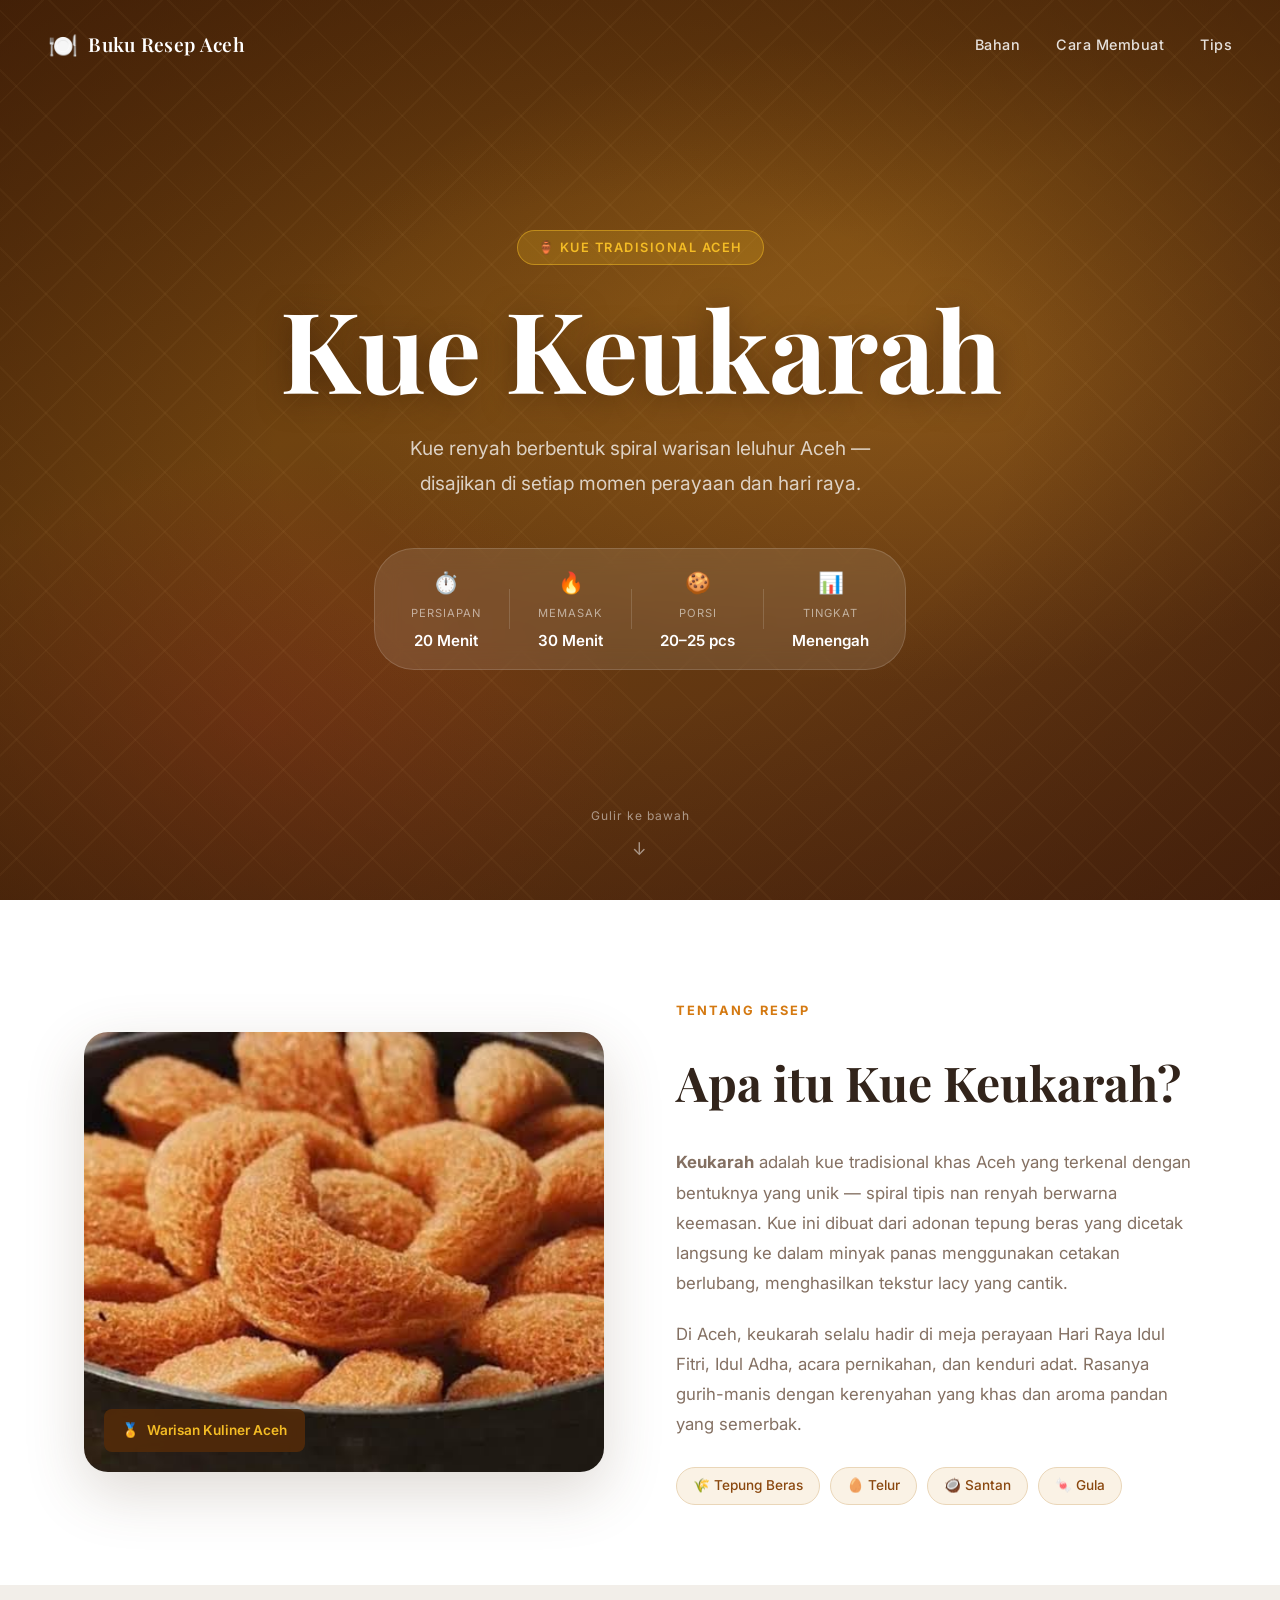
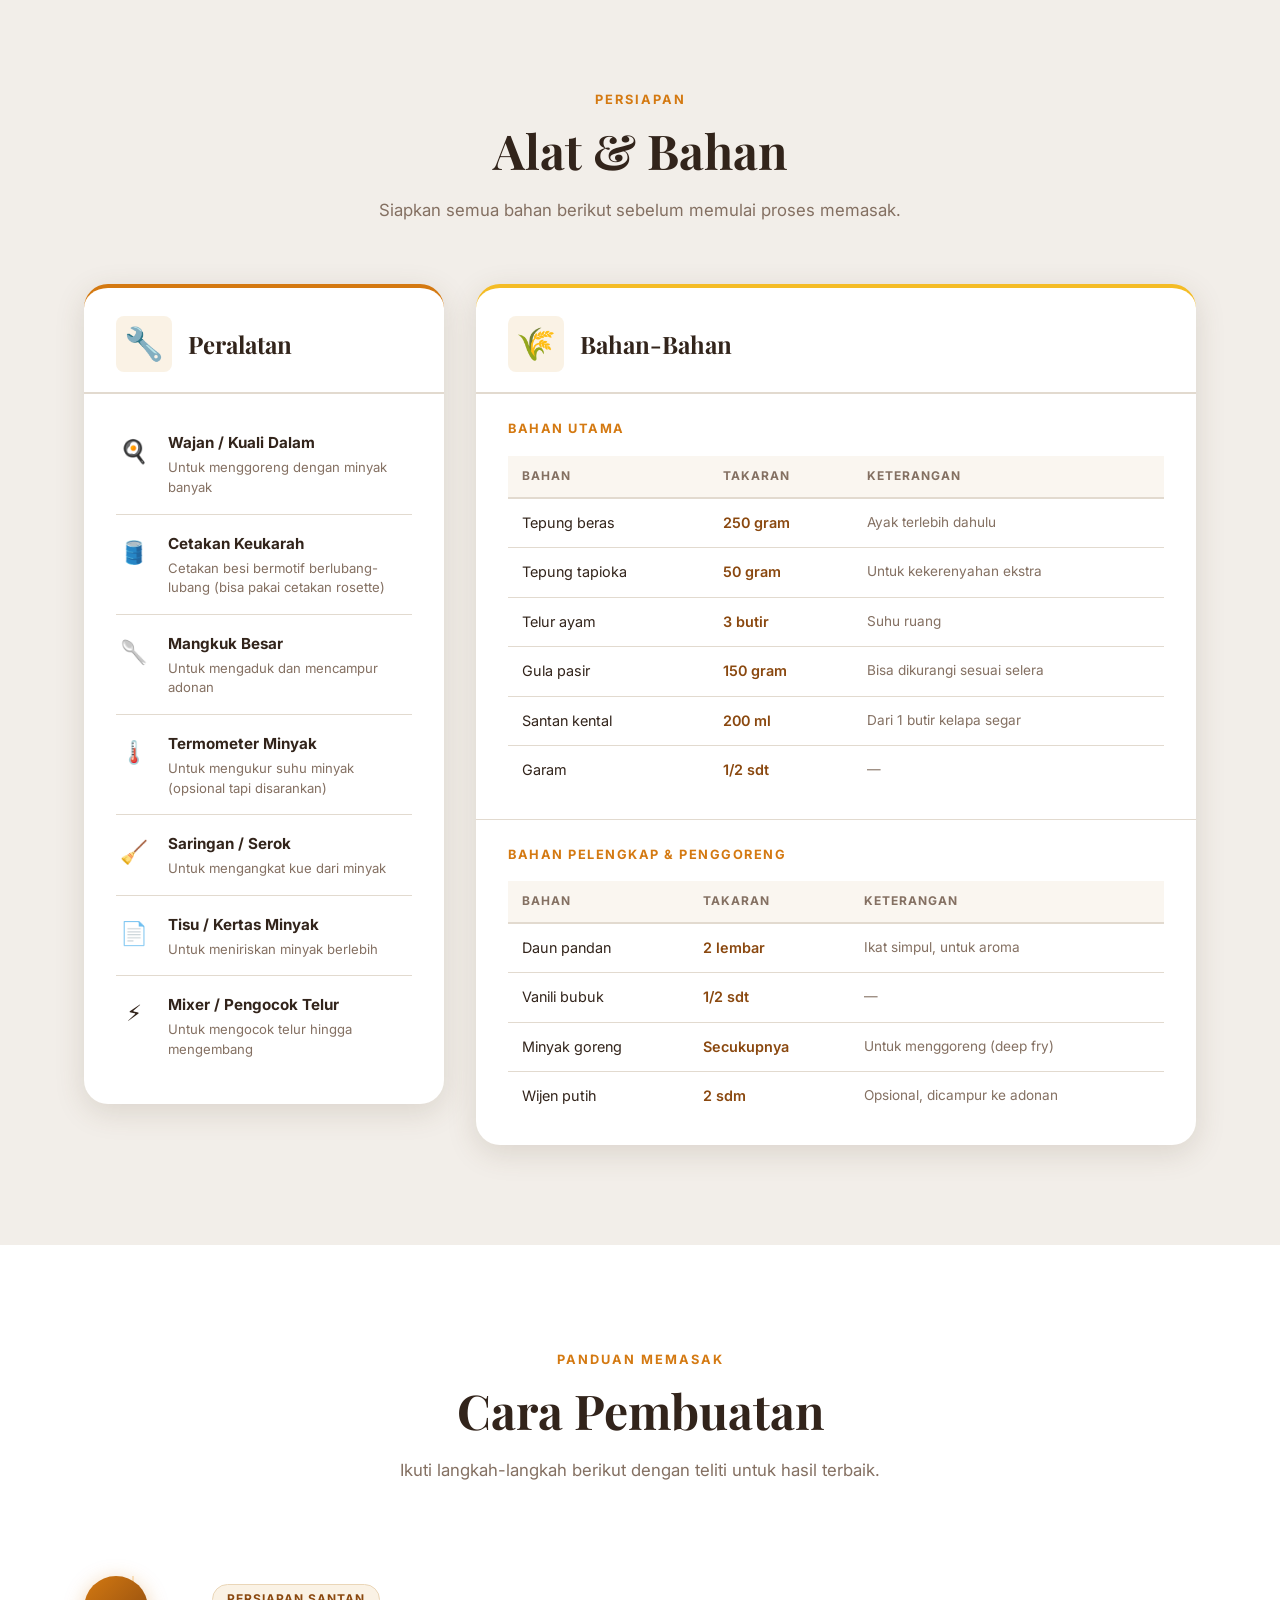
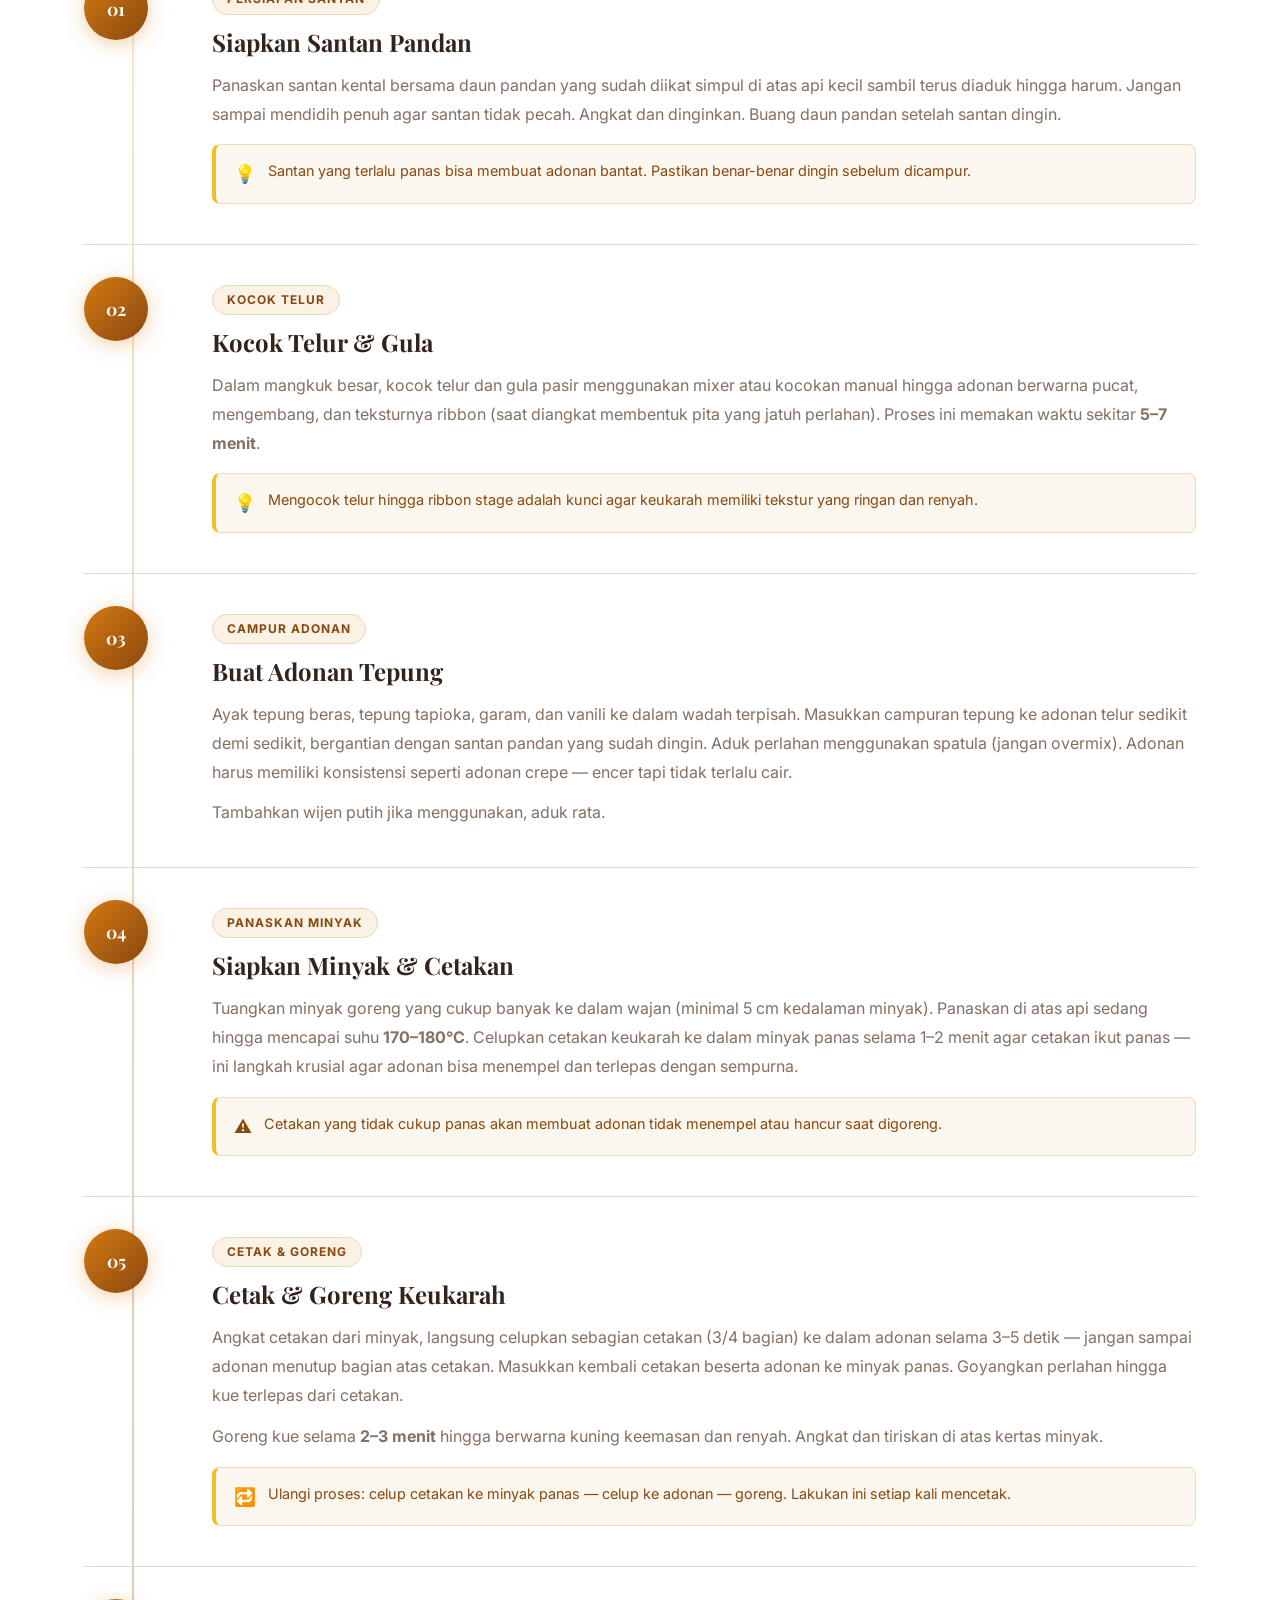
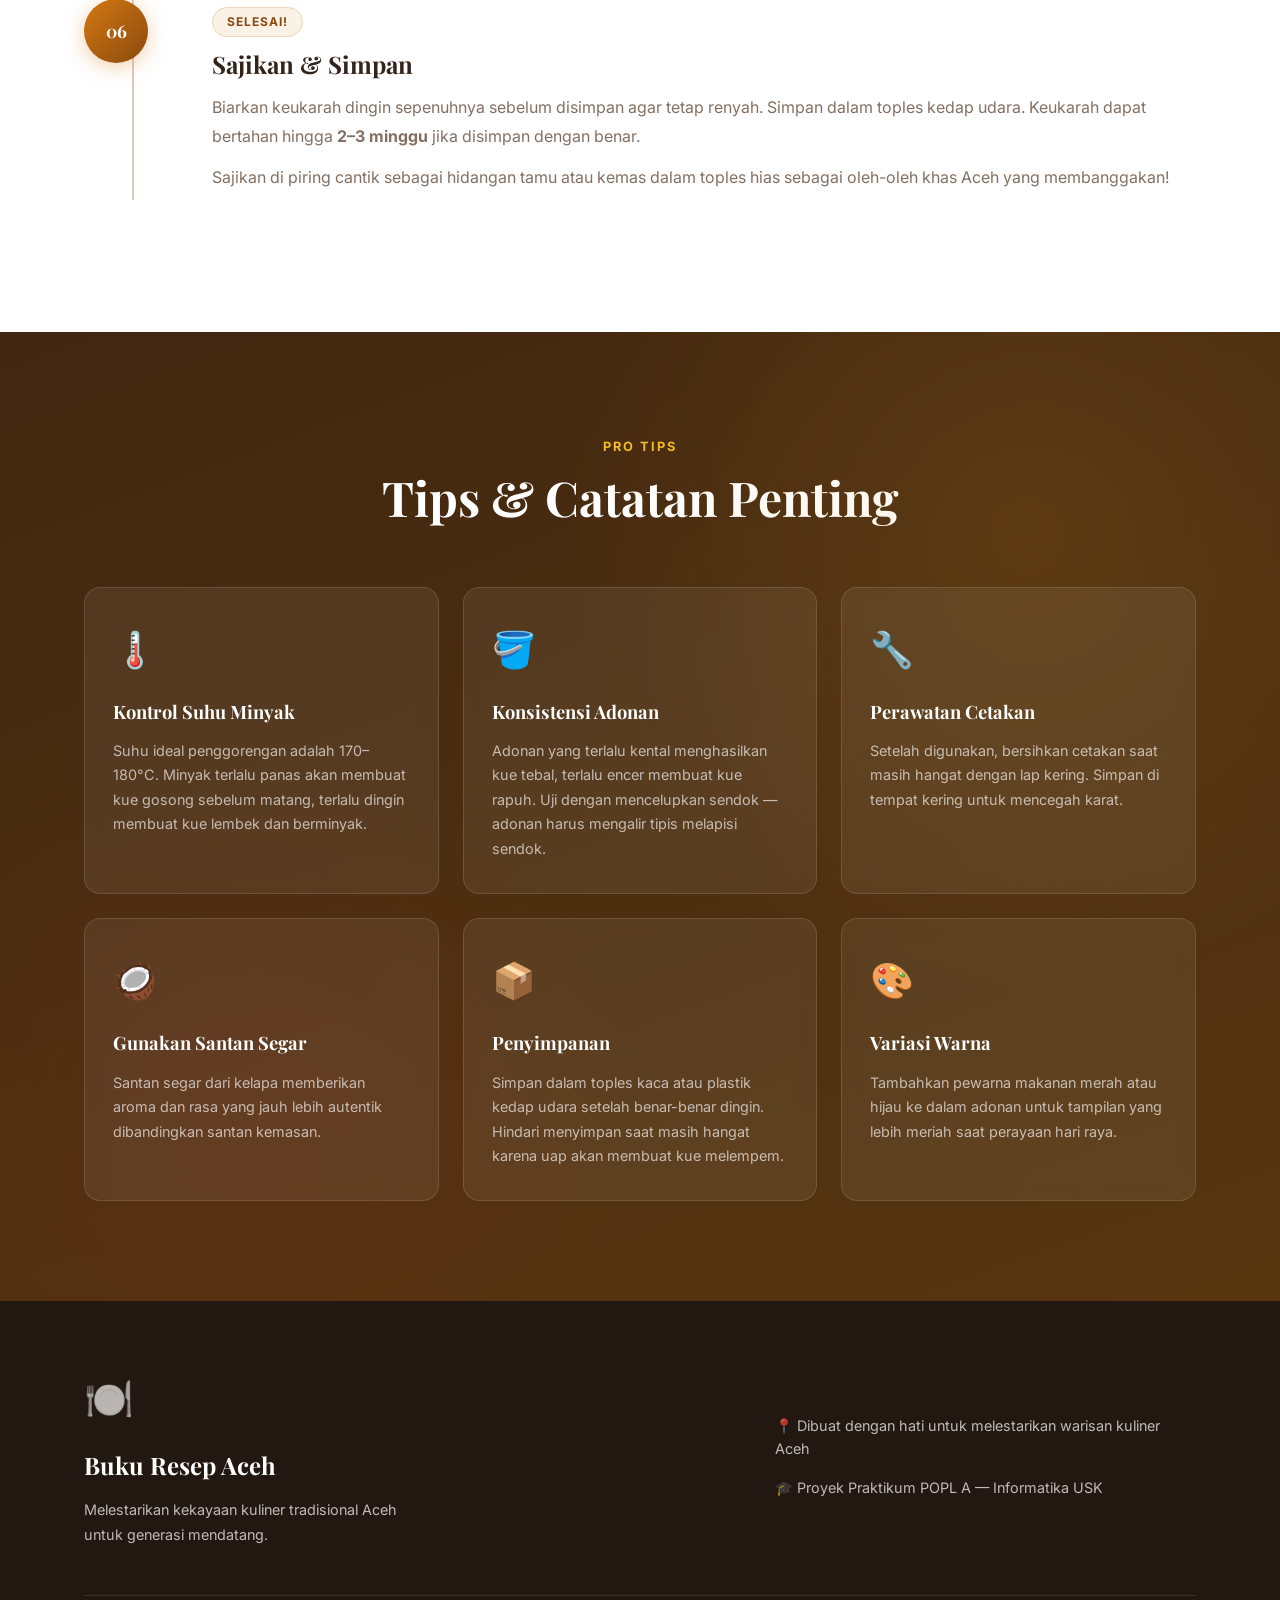
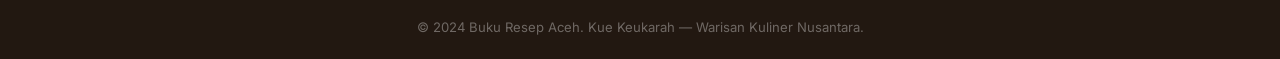
==== index.html @ 7e409cc7 "Initial commit" ====
<!DOCTYPE html>
<html lang="id">

<head>
  <meta charset="UTF-8" />
  <meta name="viewport" content="width=device-width, initial-scale=1.0" />
  <meta name="description"
    content="Resep lengkap Kue Keukarah khas Aceh — kue renyah tradisional berbentuk spiral yang dibuat dari tepung beras, disajikan saat hari raya dan perayaan adat." />
  <title>Kue Keukarah Aceh | Buku Resep Aceh</title>
  <link rel="preconnect" href="https://fonts.googleapis.com" />
  <link rel="preconnect" href="https://fonts.gstatic.com" crossorigin />
  <link
    href="https://fonts.googleapis.com/css2?family=Playfair+Display:wght@500;700&family=Inter:wght@300;400;500;600&display=swap"
    rel="stylesheet" />
  <link rel="stylesheet" href="style.css" />
</head>

<body>

  <!-- HEADER / HERO -->
  <header class="hero">
    <div class="hero-overlay"></div>
    <nav class="navbar">
      <div class="nav-brand">
        <span class="nav-icon">🍽️</span>
        <span>Buku Resep Aceh</span>
      </div>
      <ul class="nav-links">
        <li><a href="#bahan">Bahan</a></li>
        <li><a href="#cara-membuat">Cara Membuat</a></li>
        <li><a href="#tips">Tips</a></li>
      </ul>
    </nav>

    <div class="hero-content">
      <span class="hero-badge">🏺 Kue Tradisional Aceh</span>
      <h1 class="hero-title">Kue Keukarah</h1>
      <p class="hero-subtitle">
        Kue renyah berbentuk spiral warisan leluhur Aceh —<br />
        disajikan di setiap momen perayaan dan hari raya.
      </p>
      <div class="hero-meta">
        <div class="meta-item">
          <span class="meta-icon">⏱️</span>
          <span class="meta-label">Persiapan</span>
          <span class="meta-value">20 Menit</span>
        </div>
        <div class="meta-divider"></div>
        <div class="meta-item">
          <span class="meta-icon">🔥</span>
          <span class="meta-label">Memasak</span>
          <span class="meta-value">30 Menit</span>
        </div>
        <div class="meta-divider"></div>
        <div class="meta-item">
          <span class="meta-icon">🍪</span>
          <span class="meta-label">Porsi</span>
          <span class="meta-value">20–25 pcs</span>
        </div>
        <div class="meta-divider"></div>
        <div class="meta-item">
          <span class="meta-icon">📊</span>
          <span class="meta-label">Tingkat</span>
          <span class="meta-value">Menengah</span>
        </div>
      </div>
    </div>

    <div class="hero-scroll">
      <span>Gulir ke bawah</span>
      <div class="scroll-arrow">↓</div>
    </div>
  </header>

  <!-- MAIN CONTENT -->
  <main class="main-content">

    <!-- FOTO & DESKRIPSI -->
    <section class="intro-section">
      <div class="container">
        <div class="intro-grid">
          <div class="intro-image-wrap">
            <img id="foto-keukarah" src="kue_keukarah.jpg"
              alt="Kue Keukarah Aceh yang renyah berbentuk spiral keemasan di atas piring kayu" class="intro-image" />
            <div class="image-badge">
              <span>🏅</span>
              <span>Warisan Kuliner Aceh</span>
            </div>
          </div>
          <div class="intro-text">
            <span class="section-tag">Tentang Resep</span>
            <h2 class="section-title">Apa itu Kue Keukarah?</h2>
            <p>
              <strong>Keukarah</strong> adalah kue tradisional khas Aceh yang terkenal dengan
              bentuknya yang unik — spiral tipis nan renyah berwarna keemasan. Kue ini
              dibuat dari adonan tepung beras yang dicetak langsung ke dalam minyak panas
              menggunakan cetakan berlubang, menghasilkan tekstur lacy yang cantik.
            </p>
            <p>
              Di Aceh, keukarah selalu hadir di meja perayaan Hari Raya Idul Fitri,
              Idul Adha, acara pernikahan, dan kenduri adat. Rasanya gurih-manis dengan
              kerenyahan yang khas dan aroma pandan yang semerbak.
            </p>
            <div class="intro-tags">
              <span class="tag">🌾 Tepung Beras</span>
              <span class="tag">🥚 Telur</span>
              <span class="tag">🥥 Santan</span>
              <span class="tag">🍬 Gula</span>
            </div>
          </div>
        </div>
      </div>
    </section>

    <!-- ALAT & BAHAN -->
    <section id="bahan" class="bahan-section">
      <div class="container">
        <div class="section-header">
          <span class="section-tag">Persiapan</span>
          <h2 class="section-title">Alat &amp; Bahan</h2>
          <p class="section-desc">Siapkan semua bahan berikut sebelum memulai proses memasak.</p>
        </div>

        <div class="ab-grid">

          <!-- ALAT -->
          <div class="card card-alat">
            <div class="card-header">
              <div class="card-icon">🔧</div>
              <h3>Peralatan</h3>
            </div>
            <ul class="alat-list">
              <li>
                <span class="alat-icon">🍳</span>
                <div>
                  <strong>Wajan / Kuali Dalam</strong>
                  <p>Untuk menggoreng dengan minyak banyak</p>
                </div>
              </li>
              <li>
                <span class="alat-icon">🛢️</span>
                <div>
                  <strong>Cetakan Keukarah</strong>
                  <p>Cetakan besi bermotif berlubang-lubang (bisa pakai cetakan rosette)</p>
                </div>
              </li>
              <li>
                <span class="alat-icon">🥄</span>
                <div>
                  <strong>Mangkuk Besar</strong>
                  <p>Untuk mengaduk dan mencampur adonan</p>
                </div>
              </li>
              <li>
                <span class="alat-icon">🌡️</span>
                <div>
                  <strong>Termometer Minyak</strong>
                  <p>Untuk mengukur suhu minyak (opsional tapi disarankan)</p>
                </div>
              </li>
              <li>
                <span class="alat-icon">🧹</span>
                <div>
                  <strong>Saringan / Serok</strong>
                  <p>Untuk mengangkat kue dari minyak</p>
                </div>
              </li>
              <li>
                <span class="alat-icon">📄</span>
                <div>
                  <strong>Tisu / Kertas Minyak</strong>
                  <p>Untuk meniriskan minyak berlebih</p>
                </div>
              </li>
              <li>
                <span class="alat-icon">⚡</span>
                <div>
                  <strong>Mixer / Pengocok Telur</strong>
                  <p>Untuk mengocok telur hingga mengembang</p>
                </div>
              </li>
            </ul>
          </div>

          <!-- BAHAN -->
          <div class="card card-bahan">
            <div class="card-header">
              <div class="card-icon">🌾</div>
              <h3>Bahan-Bahan</h3>
            </div>

            <div class="bahan-group">
              <h4 class="bahan-group-title">Bahan Utama</h4>
              <table class="bahan-table" aria-label="Tabel bahan utama">
                <thead>
                  <tr>
                    <th>Bahan</th>
                    <th>Takaran</th>
                    <th>Keterangan</th>
                  </tr>
                </thead>
                <tbody>
                  <tr>
                    <td>Tepung beras</td>
                    <td>250 gram</td>
                    <td>Ayak terlebih dahulu</td>
                  </tr>
                  <tr>
                    <td>Tepung tapioka</td>
                    <td>50 gram</td>
                    <td>Untuk kekerenyahan ekstra</td>
                  </tr>
                  <tr>
                    <td>Telur ayam</td>
                    <td>3 butir</td>
                    <td>Suhu ruang</td>
                  </tr>
                  <tr>
                    <td>Gula pasir</td>
                    <td>150 gram</td>
                    <td>Bisa dikurangi sesuai selera</td>
                  </tr>
                  <tr>
                    <td>Santan kental</td>
                    <td>200 ml</td>
                    <td>Dari 1 butir kelapa segar</td>
                  </tr>
                  <tr>
                    <td>Garam</td>
                    <td>1/2 sdt</td>
                    <td>—</td>
                  </tr>
                </tbody>
              </table>
            </div>

            <div class="bahan-group">
              <h4 class="bahan-group-title">Bahan Pelengkap &amp; Penggoreng</h4>
              <table class="bahan-table" aria-label="Tabel bahan pelengkap">
                <thead>
                  <tr>
                    <th>Bahan</th>
                    <th>Takaran</th>
                    <th>Keterangan</th>
                  </tr>
                </thead>
                <tbody>
                  <tr>
                    <td>Daun pandan</td>
                    <td>2 lembar</td>
                    <td>Ikat simpul, untuk aroma</td>
                  </tr>
                  <tr>
                    <td>Vanili bubuk</td>
                    <td>1/2 sdt</td>
                    <td>—</td>
                  </tr>
                  <tr>
                    <td>Minyak goreng</td>
                    <td>Secukupnya</td>
                    <td>Untuk menggoreng (deep fry)</td>
                  </tr>
                  <tr>
                    <td>Wijen putih</td>
                    <td>2 sdm</td>
                    <td>Opsional, dicampur ke adonan</td>
                  </tr>
                </tbody>
              </table>
            </div>
          </div>

        </div>
      </div>
    </section>

    <!-- CARA MEMBUAT -->
    <section id="cara-membuat" class="steps-section">
      <div class="container">
        <div class="section-header">
          <span class="section-tag">Panduan Memasak</span>
          <h2 class="section-title">Cara Pembuatan</h2>
          <p class="section-desc">Ikuti langkah-langkah berikut dengan teliti untuk hasil terbaik.</p>
        </div>

        <div class="steps-timeline">

          <div class="step-item" id="step-1">
            <div class="step-number">01</div>
            <div class="step-content">
              <div class="step-badge">Persiapan Santan</div>
              <h3>Siapkan Santan Pandan</h3>
              <p>
                Panaskan santan kental bersama daun pandan yang sudah diikat simpul
                di atas api kecil sambil terus diaduk hingga harum. Jangan sampai
                mendidih penuh agar santan tidak pecah. Angkat dan dinginkan.
                Buang daun pandan setelah santan dingin.
              </p>
              <div class="step-tip">
                <span>💡</span>
                <span>Santan yang terlalu panas bisa membuat adonan bantat. Pastikan benar-benar dingin sebelum
                  dicampur.</span>
              </div>
            </div>
          </div>

          <div class="step-item" id="step-2">
            <div class="step-number">02</div>
            <div class="step-content">
              <div class="step-badge">Kocok Telur</div>
              <h3>Kocok Telur &amp; Gula</h3>
              <p>
                Dalam mangkuk besar, kocok telur dan gula pasir menggunakan mixer
                atau kocokan manual hingga adonan berwarna pucat, mengembang, dan
                teksturnya ribbon (saat diangkat membentuk pita yang jatuh perlahan).
                Proses ini memakan waktu sekitar <strong>5–7 menit</strong>.
              </p>
              <div class="step-tip">
                <span>💡</span>
                <span>Mengocok telur hingga ribbon stage adalah kunci agar keukarah memiliki tekstur yang ringan dan
                  renyah.</span>
              </div>
            </div>
          </div>

          <div class="step-item" id="step-3">
            <div class="step-number">03</div>
            <div class="step-content">
              <div class="step-badge">Campur Adonan</div>
              <h3>Buat Adonan Tepung</h3>
              <p>
                Ayak tepung beras, tepung tapioka, garam, dan vanili ke dalam wadah
                terpisah. Masukkan campuran tepung ke adonan telur sedikit demi sedikit,
                bergantian dengan santan pandan yang sudah dingin. Aduk perlahan
                menggunakan spatula (jangan overmix). Adonan harus memiliki konsistensi
                seperti adonan crepe — encer tapi tidak terlalu cair.
              </p>
              <p>Tambahkan wijen putih jika menggunakan, aduk rata.</p>
            </div>
          </div>

          <div class="step-item" id="step-4">
            <div class="step-number">04</div>
            <div class="step-content">
              <div class="step-badge">Panaskan Minyak</div>
              <h3>Siapkan Minyak &amp; Cetakan</h3>
              <p>
                Tuangkan minyak goreng yang cukup banyak ke dalam wajan (minimal 5 cm
                kedalaman minyak). Panaskan di atas api sedang hingga mencapai suhu
                <strong>170–180°C</strong>. Celupkan cetakan keukarah ke dalam minyak
                panas selama 1–2 menit agar cetakan ikut panas — ini langkah krusial
                agar adonan bisa menempel dan terlepas dengan sempurna.
              </p>
              <div class="step-tip">
                <span>⚠️</span>
                <span>Cetakan yang tidak cukup panas akan membuat adonan tidak menempel atau hancur saat
                  digoreng.</span>
              </div>
            </div>
          </div>

          <div class="step-item" id="step-5">
            <div class="step-number">05</div>
            <div class="step-content">
              <div class="step-badge">Cetak &amp; Goreng</div>
              <h3>Cetak &amp; Goreng Keukarah</h3>
              <p>
                Angkat cetakan dari minyak, langsung celupkan sebagian cetakan
                (3/4 bagian) ke dalam adonan selama 3–5 detik — jangan sampai adonan
                menutup bagian atas cetakan. Masukkan kembali cetakan beserta adonan
                ke minyak panas. Goyangkan perlahan hingga kue terlepas dari cetakan.
              </p>
              <p>
                Goreng kue selama <strong>2–3 menit</strong> hingga berwarna kuning
                keemasan dan renyah. Angkat dan tiriskan di atas kertas minyak.
              </p>
              <div class="step-tip">
                <span>🔁</span>
                <span>Ulangi proses: celup cetakan ke minyak panas — celup ke adonan — goreng. Lakukan ini setiap kali
                  mencetak.</span>
              </div>
            </div>
          </div>

          <div class="step-item" id="step-6">
            <div class="step-number">06</div>
            <div class="step-content">
              <div class="step-badge">Selesai!</div>
              <h3>Sajikan &amp; Simpan</h3>
              <p>
                Biarkan keukarah dingin sepenuhnya sebelum disimpan agar tetap renyah.
                Simpan dalam toples kedap udara. Keukarah dapat bertahan hingga
                <strong>2–3 minggu</strong> jika disimpan dengan benar.
              </p>
              <p>
                Sajikan di piring cantik sebagai hidangan tamu atau kemas dalam toples
                hias sebagai oleh-oleh khas Aceh yang membanggakan!
              </p>
            </div>
          </div>

        </div>
      </div>
    </section>

    <!-- TIPS & NOTES -->
    <section id="tips" class="tips-section">
      <div class="container">
        <div class="section-header">
          <span class="section-tag">Pro Tips</span>
          <h2 class="section-title">Tips &amp; Catatan Penting</h2>
        </div>
        <div class="tips-grid">
          <div class="tip-card">
            <div class="tip-emoji">🌡️</div>
            <h4>Kontrol Suhu Minyak</h4>
            <p>Suhu ideal penggorengan adalah 170–180°C. Minyak terlalu panas akan membuat kue gosong sebelum matang,
              terlalu dingin membuat kue lembek dan berminyak.</p>
          </div>
          <div class="tip-card">
            <div class="tip-emoji">🪣</div>
            <h4>Konsistensi Adonan</h4>
            <p>Adonan yang terlalu kental menghasilkan kue tebal, terlalu encer membuat kue rapuh. Uji dengan
              mencelupkan sendok — adonan harus mengalir tipis melapisi sendok.</p>
          </div>
          <div class="tip-card">
            <div class="tip-emoji">🔧</div>
            <h4>Perawatan Cetakan</h4>
            <p>Setelah digunakan, bersihkan cetakan saat masih hangat dengan lap kering. Simpan di tempat kering untuk
              mencegah karat.</p>
          </div>
          <div class="tip-card">
            <div class="tip-emoji">🥥</div>
            <h4>Gunakan Santan Segar</h4>
            <p>Santan segar dari kelapa memberikan aroma dan rasa yang jauh lebih autentik dibandingkan santan kemasan.
            </p>
          </div>
          <div class="tip-card">
            <div class="tip-emoji">📦</div>
            <h4>Penyimpanan</h4>
            <p>Simpan dalam toples kaca atau plastik kedap udara setelah benar-benar dingin. Hindari menyimpan saat
              masih hangat karena uap akan membuat kue melempem.</p>
          </div>
          <div class="tip-card">
            <div class="tip-emoji">🎨</div>
            <h4>Variasi Warna</h4>
            <p>Tambahkan pewarna makanan merah atau hijau ke dalam adonan untuk tampilan yang lebih meriah saat perayaan
              hari raya.</p>
          </div>
        </div>
      </div>
    </section>

  </main>

  <!-- FOOTER -->
  <footer class="footer">
    <div class="container">
      <div class="footer-content">
        <div class="footer-brand">
          <span class="footer-logo">🍽️</span>
          <h3>Buku Resep Aceh</h3>
          <p>Melestarikan kekayaan kuliner tradisional Aceh untuk generasi mendatang.</p>
        </div>
        <div class="footer-info">
          <p>📍 Dibuat dengan hati untuk melestarikan warisan kuliner Aceh</p>
          <p>🎓 Proyek Praktikum POPL A — Informatika USK</p>
        </div>
      </div>
      <div class="footer-bottom">
        <p>© 2024 Buku Resep Aceh. Kue Keukarah — Warisan Kuliner Nusantara.</p>
      </div>
    </div>
  </footer>

</body>

</html>
---- style.css ----
/* ===================================================
   BUKU RESEP ACEH — Kue Keukarah
   Style Sheet
   =================================================== */

/* ===== DESIGN TOKENS ===== */
:root {
  --clr-primary:       hsl(32, 85%, 45%);
  --clr-primary-light: hsl(36, 90%, 62%);
  --clr-primary-dark:  hsl(28, 80%, 30%);
  --clr-accent:        hsl(355, 72%, 48%);
  --clr-gold:          hsl(44, 90%, 55%);

  --clr-bg:            hsl(38, 30%, 97%);
  --clr-bg-alt:        hsl(35, 25%, 93%);
  --clr-surface:       hsl(0, 0%, 100%);

  --clr-text:          hsl(25, 30%, 15%);
  --clr-text-muted:    hsl(25, 15%, 45%);
  --clr-text-light:    hsl(25, 10%, 65%);

  --clr-border:        hsl(35, 25%, 85%);
  --clr-shadow:        hsl(32, 40%, 25%);

  --radius-sm:  8px;
  --radius-md:  16px;
  --radius-lg:  24px;
  --radius-xl:  40px;

  --shadow-sm:  0 2px 8px hsla(32, 40%, 25%, 0.10);
  --shadow-md:  0 8px 30px hsla(32, 40%, 25%, 0.15);
  --shadow-lg:  0 20px 60px hsla(32, 40%, 25%, 0.20);

  --transition: 0.3s cubic-bezier(0.4, 0, 0.2, 1);

  --font-heading: 'Playfair Display', Georgia, serif;
  --font-body:    'Inter', system-ui, sans-serif;
}

/* ===== RESET & BASE ===== */
*, *::before, *::after {
  margin: 0;
  padding: 0;
  box-sizing: border-box;
}

html {
  scroll-behavior: smooth;
}

body {
  font-family: var(--font-body);
  background-color: var(--clr-bg);
  color: var(--clr-text);
  line-height: 1.7;
  font-size: 16px;
}

img {
  max-width: 100%;
  display: block;
}

/* ===== CONTAINER ===== */
.container {
  max-width: 1160px;
  margin: 0 auto;
  padding: 0 24px;
}

/* ===== NAVBAR ===== */
.navbar {
  position: absolute;
  top: 0;
  left: 0;
  right: 0;
  z-index: 100;
  display: flex;
  align-items: center;
  justify-content: space-between;
  padding: 24px 48px;
}

.nav-brand {
  display: flex;
  align-items: center;
  gap: 10px;
  font-family: var(--font-heading);
  font-size: 1.2rem;
  color: #fff;
  font-weight: 600;
  letter-spacing: 0.3px;
}

.nav-icon {
  font-size: 1.5rem;
}

.nav-links {
  display: flex;
  list-style: none;
  gap: 36px;
}

.nav-links a {
  color: rgba(255, 255, 255, 0.85);
  text-decoration: none;
  font-size: 0.9rem;
  font-weight: 500;
  letter-spacing: 0.5px;
  transition: color var(--transition);
  position: relative;
}

.nav-links a::after {
  content: '';
  position: absolute;
  bottom: -4px;
  left: 0;
  width: 0;
  height: 2px;
  background: var(--clr-gold);
  transition: width var(--transition);
}

.nav-links a:hover {
  color: #fff;
}

.nav-links a:hover::after {
  width: 100%;
}

/* ===== HERO ===== */
.hero {
  position: relative;
  min-height: 100vh;
  display: flex;
  flex-direction: column;
  align-items: center;
  justify-content: center;
  overflow: hidden;
  background:
    linear-gradient(
      160deg,
      hsl(28, 80%, 18%) 0%,
      hsl(32, 75%, 25%) 40%,
      hsl(22, 65%, 20%) 100%
    );
}

.hero::before {
  content: '';
  position: absolute;
  inset: 0;
  background-image:
    radial-gradient(ellipse 80% 60% at 70% 40%, hsla(36, 80%, 55%, 0.25) 0%, transparent 60%),
    radial-gradient(ellipse 50% 50% at 20% 80%, hsla(355, 72%, 48%, 0.15) 0%, transparent 60%);
  pointer-events: none;
}

/* Batik-inspired decorative pattern */
.hero::after {
  content: '';
  position: absolute;
  inset: 0;
  background-image:
    repeating-linear-gradient(
      45deg,
      transparent,
      transparent 40px,
      hsla(36, 80%, 70%, 0.04) 40px,
      hsla(36, 80%, 70%, 0.04) 42px
    ),
    repeating-linear-gradient(
      -45deg,
      transparent,
      transparent 40px,
      hsla(36, 80%, 70%, 0.04) 40px,
      hsla(36, 80%, 70%, 0.04) 42px
    );
  pointer-events: none;
}

.hero-overlay {
  position: absolute;
  inset: 0;
  background: radial-gradient(ellipse at center, transparent 40%, hsla(22, 80%, 12%, 0.6) 100%);
}

.hero-content {
  position: relative;
  z-index: 10;
  text-align: center;
  padding: 0 24px;
  max-width: 800px;
}

.hero-badge {
  display: inline-block;
  background: hsla(44, 90%, 55%, 0.20);
  border: 1px solid hsla(44, 90%, 55%, 0.50);
  color: var(--clr-gold);
  font-size: 0.8rem;
  font-weight: 600;
  letter-spacing: 1.5px;
  text-transform: uppercase;
  padding: 6px 20px;
  border-radius: 100px;
  margin-bottom: 24px;
}

.hero-title {
  font-family: var(--font-heading);
  font-size: clamp(3.5rem, 10vw, 7rem);
  font-weight: 700;
  color: #fff;
  line-height: 1.05;
  letter-spacing: -1px;
  text-shadow: 0 4px 30px hsla(22, 80%, 10%, 0.5);
  margin-bottom: 24px;
}

.hero-subtitle {
  font-size: clamp(1rem, 2.5vw, 1.2rem);
  color: rgba(255, 255, 255, 0.75);
  line-height: 1.8;
  margin-bottom: 48px;
}

.hero-meta {
  display: inline-flex;
  align-items: center;
  gap: 0;
  background: hsla(0, 0%, 100%, 0.10);
  backdrop-filter: blur(12px);
  border: 1px solid hsla(0, 0%, 100%, 0.15);
  border-radius: var(--radius-xl);
  padding: 16px 8px;
}

.meta-item {
  display: flex;
  flex-direction: column;
  align-items: center;
  gap: 4px;
  padding: 0 28px;
}

.meta-icon {
  font-size: 1.3rem;
}

.meta-label {
  font-size: 0.7rem;
  color: rgba(255, 255, 255, 0.55);
  text-transform: uppercase;
  letter-spacing: 1px;
}

.meta-value {
  font-size: 0.95rem;
  font-weight: 600;
  color: #fff;
}

.meta-divider {
  width: 1px;
  height: 40px;
  background: hsla(0, 0%, 100%, 0.15);
  flex-shrink: 0;
}

/* Hero Scroll Indicator */
.hero-scroll {
  position: absolute;
  bottom: 36px;
  left: 50%;
  transform: translateX(-50%);
  display: flex;
  flex-direction: column;
  align-items: center;
  gap: 8px;
  color: rgba(255, 255, 255, 0.50);
  font-size: 0.75rem;
  letter-spacing: 1px;
  z-index: 10;
}

.scroll-arrow {
  animation: bounceDown 1.5s infinite;
  font-size: 1.1rem;
}

@keyframes bounceDown {
  0%, 100% { transform: translateY(0); opacity: 0.5; }
  50%       { transform: translateY(8px); opacity: 1; }
}

/* ===== INTRO SECTION ===== */
.intro-section {
  padding: 100px 0 80px;
  background: var(--clr-surface);
}

.intro-grid {
  display: grid;
  grid-template-columns: 1fr 1fr;
  gap: 72px;
  align-items: center;
}

.intro-image-wrap {
  position: relative;
}

.intro-image {
  width: 100%;
  height: 440px;
  object-fit: cover;
  border-radius: var(--radius-lg);
  box-shadow: var(--shadow-lg);
}

.image-badge {
  position: absolute;
  bottom: 20px;
  left: 20px;
  background: hsla(28, 80%, 18%, 0.90);
  backdrop-filter: blur(8px);
  color: var(--clr-gold);
  display: flex;
  align-items: center;
  gap: 8px;
  padding: 10px 18px;
  border-radius: var(--radius-sm);
  font-size: 0.85rem;
  font-weight: 600;
}

.intro-text {
  display: flex;
  flex-direction: column;
  gap: 20px;
}

.intro-text p {
  color: var(--clr-text-muted);
  font-size: 1.05rem;
  line-height: 1.8;
}

.intro-tags {
  display: flex;
  flex-wrap: wrap;
  gap: 10px;
  margin-top: 8px;
}

.tag {
  background: hsl(36, 70%, 94%);
  color: var(--clr-primary-dark);
  border: 1px solid hsl(36, 55%, 82%);
  font-size: 0.85rem;
  font-weight: 500;
  padding: 6px 16px;
  border-radius: 100px;
}

/* ===== SECTION COMMON ===== */
.section-header {
  text-align: center;
  margin-bottom: 60px;
}

.section-tag {
  display: inline-block;
  color: var(--clr-primary);
  font-size: 0.8rem;
  font-weight: 700;
  letter-spacing: 2px;
  text-transform: uppercase;
  margin-bottom: 12px;
}

.section-title {
  font-family: var(--font-heading);
  font-size: clamp(2rem, 4vw, 3rem);
  font-weight: 700;
  color: var(--clr-text);
  line-height: 1.2;
  margin-bottom: 16px;
}

.section-desc {
  color: var(--clr-text-muted);
  font-size: 1.05rem;
  max-width: 560px;
  margin: 0 auto;
}

/* ===== BAHAN SECTION ===== */
.bahan-section {
  padding: 100px 0;
  background: var(--clr-bg-alt);
}

.ab-grid {
  display: grid;
  grid-template-columns: 1fr 2fr;
  gap: 32px;
  align-items: start;
}

/* ===== CARDS ===== */
.card {
  background: var(--clr-surface);
  border-radius: var(--radius-lg);
  box-shadow: var(--shadow-md);
  overflow: hidden;
  transition: transform var(--transition), box-shadow var(--transition);
}

.card:hover {
  transform: translateY(-4px);
  box-shadow: var(--shadow-lg);
}

.card-header {
  display: flex;
  align-items: center;
  gap: 16px;
  padding: 28px 32px 20px;
  border-bottom: 2px solid var(--clr-border);
}

.card-icon {
  font-size: 2rem;
  background: hsl(36, 70%, 94%);
  width: 56px;
  height: 56px;
  display: flex;
  align-items: center;
  justify-content: center;
  border-radius: var(--radius-sm);
  flex-shrink: 0;
}

.card-header h3 {
  font-family: var(--font-heading);
  font-size: 1.5rem;
  color: var(--clr-text);
}

/* ALAT LIST */
.card-alat {
  border-top: 4px solid var(--clr-primary);
}

.alat-list {
  list-style: none;
  padding: 20px 32px 28px;
  display: flex;
  flex-direction: column;
  gap: 0;
}

.alat-list li {
  display: flex;
  align-items: flex-start;
  gap: 16px;
  padding: 16px 0;
  border-bottom: 1px solid var(--clr-border);
  transition: background var(--transition);
}

.alat-list li:last-child {
  border-bottom: none;
}

.alat-list li:hover {
  background: hsl(36, 50%, 98%);
  margin: 0 -8px;
  padding-left: 8px;
  padding-right: 8px;
  border-radius: var(--radius-sm);
}

.alat-icon {
  font-size: 1.4rem;
  width: 36px;
  text-align: center;
  flex-shrink: 0;
  margin-top: 2px;
}

.alat-list strong {
  display: block;
  font-size: 0.95rem;
  color: var(--clr-text);
  margin-bottom: 2px;
}

.alat-list p {
  font-size: 0.82rem;
  color: var(--clr-text-muted);
  line-height: 1.5;
}

/* BAHAN CARD */
.card-bahan {
  border-top: 4px solid var(--clr-gold);
}

.bahan-group {
  padding: 24px 32px;
  border-bottom: 1px solid var(--clr-border);
}

.bahan-group:last-child {
  border-bottom: none;
}

.bahan-group-title {
  font-size: 0.8rem;
  font-weight: 700;
  letter-spacing: 1.5px;
  text-transform: uppercase;
  color: var(--clr-primary);
  margin-bottom: 16px;
}

.bahan-table {
  width: 100%;
  border-collapse: collapse;
  font-size: 0.9rem;
}

.bahan-table thead tr {
  background: hsl(36, 50%, 96%);
}

.bahan-table th {
  padding: 10px 14px;
  text-align: left;
  font-size: 0.75rem;
  font-weight: 700;
  text-transform: uppercase;
  letter-spacing: 1px;
  color: var(--clr-text-muted);
  border-bottom: 2px solid var(--clr-border);
}

.bahan-table td {
  padding: 12px 14px;
  border-bottom: 1px solid var(--clr-border);
  color: var(--clr-text);
  vertical-align: top;
}

.bahan-table tbody tr:last-child td {
  border-bottom: none;
}

.bahan-table tbody tr:hover td {
  background: hsl(36, 60%, 98%);
}

.bahan-table td:nth-child(2) {
  font-weight: 600;
  color: var(--clr-primary-dark);
  white-space: nowrap;
}

.bahan-table td:nth-child(3) {
  color: var(--clr-text-muted);
  font-size: 0.85rem;
}

/* ===== STEPS SECTION ===== */
.steps-section {
  padding: 100px 0;
  background: var(--clr-surface);
}

.steps-timeline {
  position: relative;
  display: flex;
  flex-direction: column;
  gap: 0;
}

/* Vertical line */
.steps-timeline::before {
  content: '';
  position: absolute;
  left: 48px;
  top: 32px;
  bottom: 32px;
  width: 2px;
  background: linear-gradient(to bottom, var(--clr-primary-light), var(--clr-primary-dark));
  opacity: 0.3;
}

.step-item {
  display: grid;
  grid-template-columns: 96px 1fr;
  gap: 32px;
  align-items: start;
  padding: 32px 0;
  position: relative;
}

.step-item:not(:last-child) {
  border-bottom: 1px solid var(--clr-border);
}

.step-number {
  width: 64px;
  height: 64px;
  border-radius: 50%;
  background: linear-gradient(135deg, var(--clr-primary), var(--clr-primary-dark));
  color: #fff;
  font-family: var(--font-heading);
  font-size: 1.1rem;
  font-weight: 700;
  display: flex;
  align-items: center;
  justify-content: center;
  box-shadow: 0 4px 20px hsla(32, 85%, 45%, 0.35);
  flex-shrink: 0;
  position: relative;
  z-index: 2;
  transition: transform var(--transition), box-shadow var(--transition);
}

.step-item:hover .step-number {
  transform: scale(1.08);
  box-shadow: 0 6px 28px hsla(32, 85%, 45%, 0.50);
}

.step-content {
  padding: 8px 0;
}

.step-badge {
  display: inline-block;
  background: hsl(36, 70%, 94%);
  color: var(--clr-primary-dark);
  border: 1px solid hsl(36, 55%, 82%);
  font-size: 0.75rem;
  font-weight: 700;
  letter-spacing: 1px;
  text-transform: uppercase;
  padding: 4px 14px;
  border-radius: 100px;
  margin-bottom: 12px;
}

.step-content h3 {
  font-family: var(--font-heading);
  font-size: 1.5rem;
  color: var(--clr-text);
  margin-bottom: 14px;
  line-height: 1.25;
}

.step-content p {
  color: var(--clr-text-muted);
  line-height: 1.8;
  margin-bottom: 12px;
  font-size: 1rem;
}

.step-content p:last-child {
  margin-bottom: 0;
}

.step-tip {
  display: flex;
  align-items: flex-start;
  gap: 12px;
  background: hsl(38, 70%, 96%);
  border: 1px solid hsl(36, 60%, 84%);
  border-left: 4px solid var(--clr-gold);
  border-radius: var(--radius-sm);
  padding: 14px 18px;
  margin-top: 16px;
  font-size: 0.9rem;
  color: var(--clr-primary-dark);
  line-height: 1.6;
}

.step-tip span:first-child {
  font-size: 1.1rem;
  flex-shrink: 0;
  margin-top: 1px;
}

/* ===== TIPS SECTION ===== */
.tips-section {
  padding: 100px 0;
  background: linear-gradient(160deg, hsl(28, 60%, 16%) 0%, hsl(32, 70%, 20%) 100%);
  position: relative;
  overflow: hidden;
}

.tips-section::before {
  content: '';
  position: absolute;
  inset: 0;
  background:
    radial-gradient(ellipse 60% 80% at 80% 20%, hsla(36, 80%, 55%, 0.12) 0%, transparent 60%),
    radial-gradient(ellipse 50% 60% at 20% 80%, hsla(355, 72%, 48%, 0.08) 0%, transparent 60%);
  pointer-events: none;
}

.tips-section .section-tag {
  color: var(--clr-gold);
}

.tips-section .section-title {
  color: #fff;
}

.tips-grid {
  display: grid;
  grid-template-columns: repeat(3, 1fr);
  gap: 24px;
  position: relative;
  z-index: 1;
}

.tip-card {
  background: hsla(0, 0%, 100%, 0.07);
  backdrop-filter: blur(8px);
  border: 1px solid hsla(0, 0%, 100%, 0.12);
  border-radius: var(--radius-md);
  padding: 32px 28px;
  transition: transform var(--transition), background var(--transition);
}

.tip-card:hover {
  transform: translateY(-6px);
  background: hsla(0, 0%, 100%, 0.12);
}

.tip-emoji {
  font-size: 2.2rem;
  margin-bottom: 16px;
}

.tip-card h4 {
  font-family: var(--font-heading);
  font-size: 1.15rem;
  color: #fff;
  margin-bottom: 12px;
}

.tip-card p {
  font-size: 0.9rem;
  color: rgba(255, 255, 255, 0.65);
  line-height: 1.7;
}

/* ===== FOOTER ===== */
.footer {
  background: hsl(25, 35%, 10%);
  color: rgba(255, 255, 255, 0.70);
  padding: 64px 0 0;
}

.footer-content {
  display: grid;
  grid-template-columns: 1.5fr 1fr;
  gap: 60px;
  padding-bottom: 48px;
  border-bottom: 1px solid hsla(0, 0%, 100%, 0.10);
}

.footer-brand {
  display: flex;
  flex-direction: column;
  gap: 12px;
}

.footer-logo {
  font-size: 2.5rem;
}

.footer-brand h3 {
  font-family: var(--font-heading);
  font-size: 1.5rem;
  color: #fff;
}

.footer-brand p {
  font-size: 0.9rem;
  line-height: 1.7;
  max-width: 340px;
}

.footer-info {
  display: flex;
  flex-direction: column;
  gap: 16px;
  justify-content: center;
}

.footer-info p {
  font-size: 0.9rem;
  line-height: 1.6;
}

.footer-bottom {
  text-align: center;
  padding: 20px 0;
  font-size: 0.82rem;
  color: rgba(255, 255, 255, 0.35);
}

/* ===== RESPONSIVE ===== */
@media (max-width: 1024px) {
  .ab-grid {
    grid-template-columns: 1fr;
  }

  .tips-grid {
    grid-template-columns: repeat(2, 1fr);
  }
}

@media (max-width: 768px) {
  .navbar {
    padding: 20px 24px;
  }

  .nav-links {
    gap: 20px;
  }

  .nav-links a {
    font-size: 0.82rem;
  }

  .hero-meta {
    flex-wrap: wrap;
    gap: 8px;
    border-radius: var(--radius-lg);
  }

  .meta-divider {
    display: none;
  }

  .meta-item {
    padding: 8px 20px;
  }

  .intro-grid {
    grid-template-columns: 1fr;
    gap: 40px;
  }

  .intro-image {
    height: 280px;
  }

  .steps-timeline::before {
    display: none;
  }

  .step-item {
    grid-template-columns: 1fr;
    gap: 16px;
  }

  .step-number {
    width: 52px;
    height: 52px;
    font-size: 1rem;
  }

  .tips-grid {
    grid-template-columns: 1fr;
  }

  .footer-content {
    grid-template-columns: 1fr;
    gap: 36px;
  }
}

@media (max-width: 480px) {
  .navbar {
    flex-direction: column;
    gap: 12px;
    text-align: center;
    background: hsla(28, 80%, 12%, 0.80);
    padding: 16px 24px;
  }

  .nav-links {
    gap: 16px;
  }

  .bahan-table th:nth-child(3),
  .bahan-table td:nth-child(3) {
    display: none;
  }
}
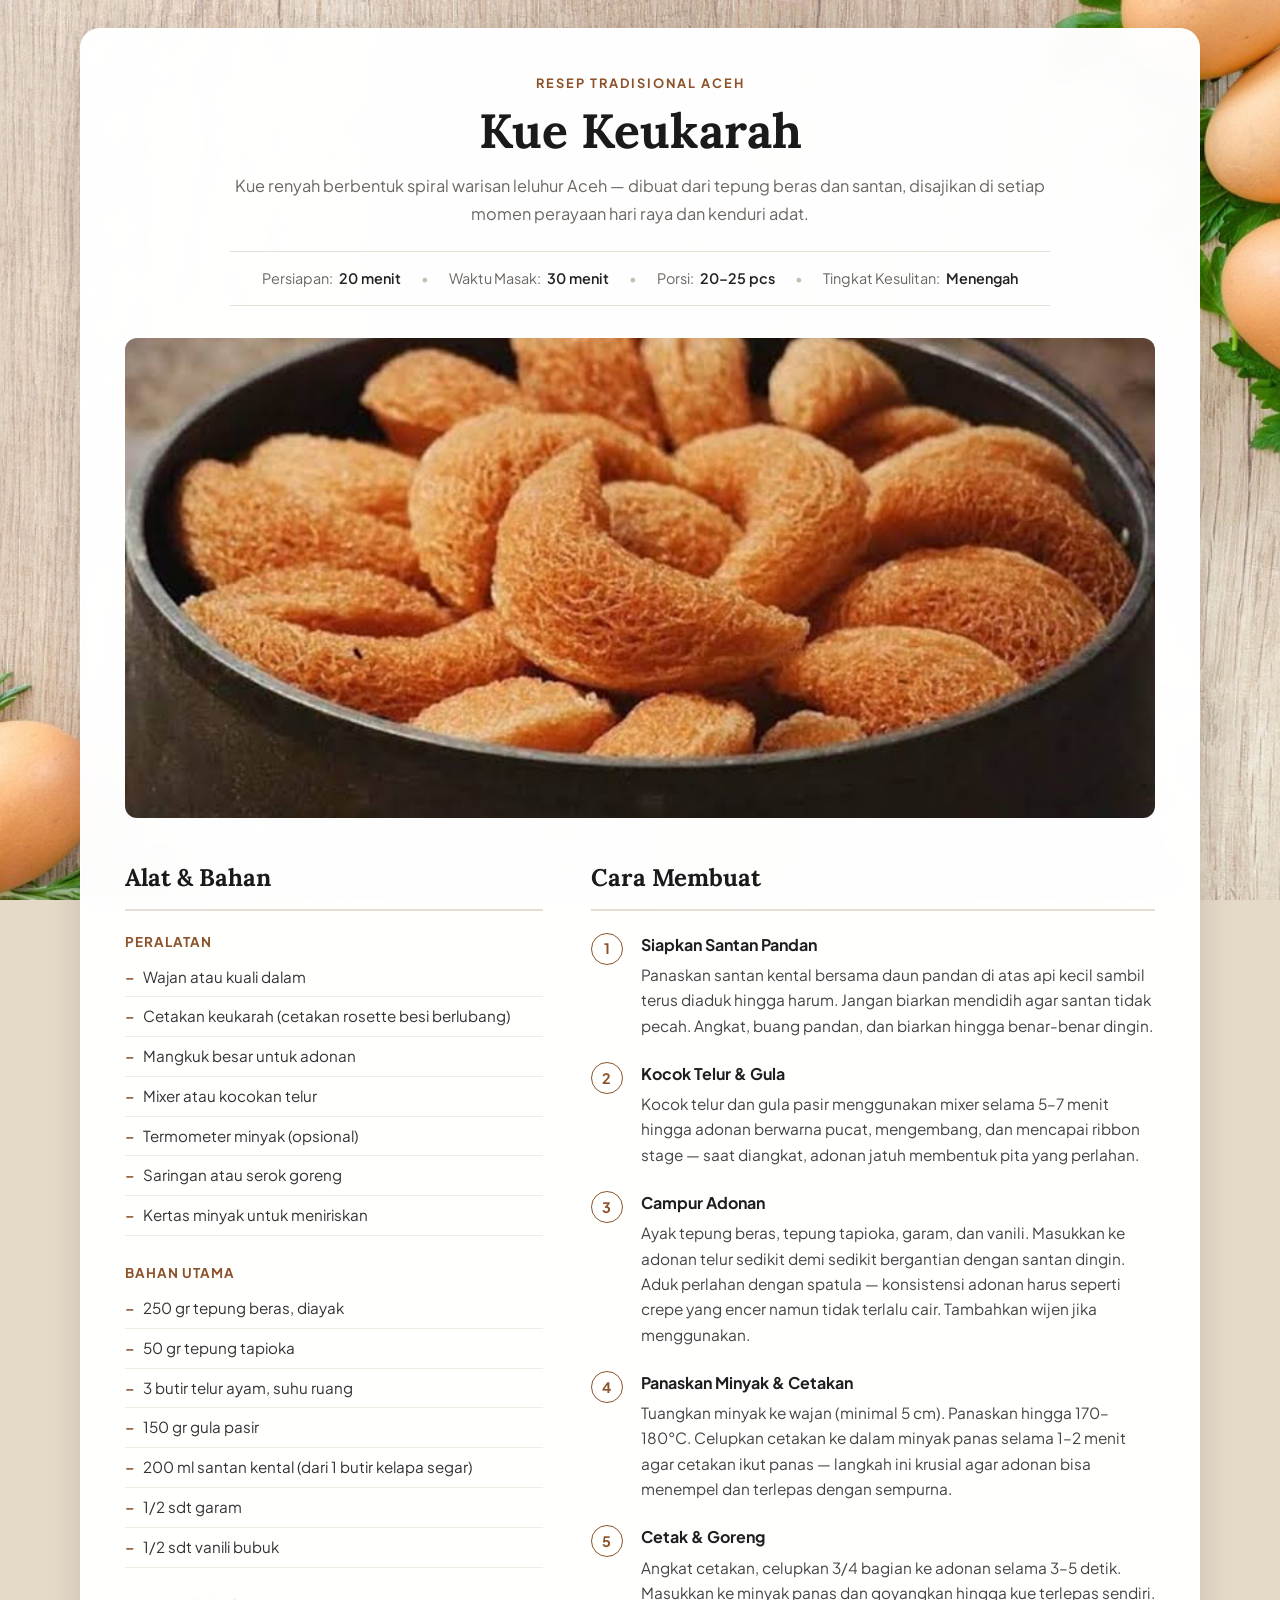
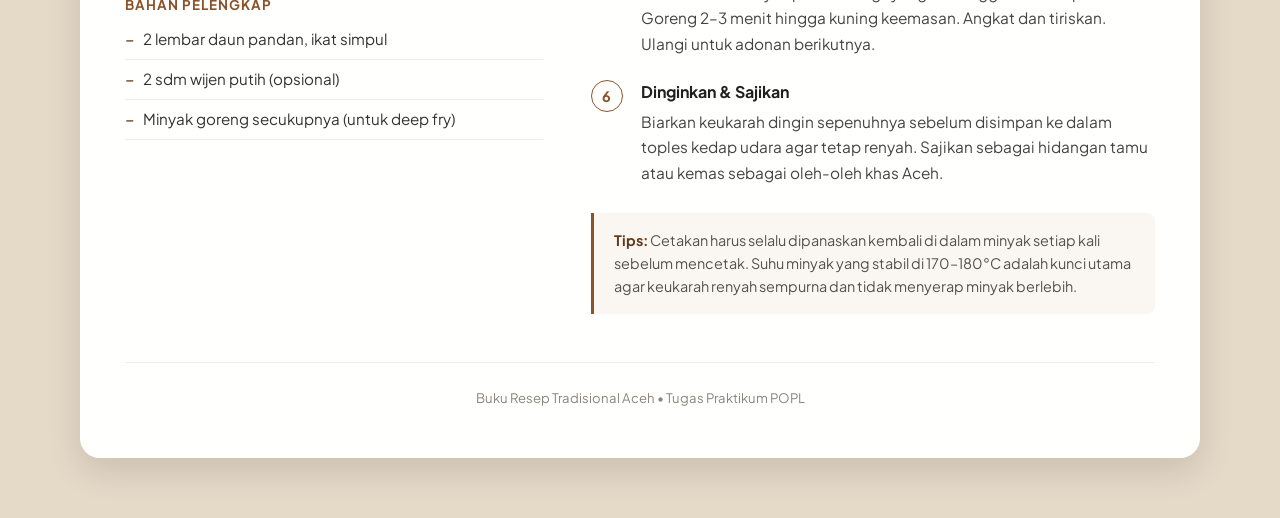
==== commit d58d4c5f: "feat: tambah resep Kue Keukarah Aceh (index.html & index2.html)" ====
--- a/index.html
+++ b/index.html
@@ -2,476 +2,482 @@
 <html lang="id">
 
 <head>
-  <meta charset="UTF-8" />
-  <meta name="viewport" content="width=device-width, initial-scale=1.0" />
-  <meta name="description"
-    content="Resep lengkap Kue Keukarah khas Aceh — kue renyah tradisional berbentuk spiral yang dibuat dari tepung beras, disajikan saat hari raya dan perayaan adat." />
-  <title>Kue Keukarah Aceh | Buku Resep Aceh</title>
-  <link rel="preconnect" href="https://fonts.googleapis.com" />
-  <link rel="preconnect" href="https://fonts.gstatic.com" crossorigin />
+  <meta charset="UTF-8">
+  <meta name="viewport" content="width=device-width, initial-scale=1.0">
+  <title>Resep Kue Keukarah</title>
+  <link rel="preconnect" href="https://fonts.googleapis.com">
+  <link rel="preconnect" href="https://fonts.gstatic.com" crossorigin>
   <link
-    href="https://fonts.googleapis.com/css2?family=Playfair+Display:wght@500;700&family=Inter:wght@300;400;500;600&display=swap"
-    rel="stylesheet" />
-  <link rel="stylesheet" href="style.css" />
+    href="https://fonts.googleapis.com/css2?family=Plus+Jakarta+Sans:wght@400;500;600;700&family=Lora:ital,wght@0,500;0,600;0,700;1,400&display=swap"
+    rel="stylesheet">
+  <style>
+    :root {
+      --bg: #e5d9c8;
+      --card: #ffffff;
+      --text: #262626;
+      --text-muted: #6b6661;
+      --border: #e6dfd5;
+      --border-light: #f0ebe3;
+      --accent: #8c532b;
+      --accent-dark: #63381a;
+      --radius-card: 20px;
+      --radius-inner: 12px;
+    }
+
+    * {
+      box-sizing: border-box;
+      margin: 0;
+      padding: 0;
+    }
+
+    body {
+      font-family: 'Plus Jakarta Sans', -apple-system, BlinkMacSystemFont, sans-serif;
+      background-color: var(--bg);
+      background-image: url('bg.jpg');
+      background-size: cover;
+      background-position: center;
+      background-attachment: fixed;
+      background-repeat: no-repeat;
+      color: var(--text);
+      line-height: 1.7;
+      padding: 28px 24px 60px;
+    }
+
+    .main-container {
+      max-width: 1120px;
+      margin: 0 auto;
+    }
+
+    /* Kartu Utama */
+    .recipe-card {
+      background: rgba(255, 255, 255, 0.985);
+      backdrop-filter: blur(8px);
+      border-radius: var(--radius-card);
+      box-shadow: 0 12px 36px rgba(0, 0, 0, 0.12);
+      border: 1px solid rgba(255, 255, 255, 0.9);
+      overflow: hidden;
+      padding: 44px 44px 48px;
+    }
+
+    /* Header Editorial Natural */
+    .recipe-header {
+      max-width: 820px;
+      margin: 0 auto 32px;
+      text-align: center;
+    }
+
+    .recipe-kicker {
+      font-size: 0.8rem;
+      font-weight: 700;
+      letter-spacing: 2px;
+      text-transform: uppercase;
+      color: var(--accent);
+      margin-bottom: 8px;
+    }
+
+    h1 {
+      font-family: 'Lora', Georgia, serif;
+      font-size: 3rem;
+      font-weight: 700;
+      color: #1a1a1a;
+      line-height: 1.15;
+      margin-bottom: 14px;
+    }
+
+    .recipe-desc {
+      font-size: 1.02rem;
+      color: var(--text-muted);
+      line-height: 1.7;
+      margin: 0 auto 24px;
+    }
+
+    /* Meta Info: Baris Teks Bersih (Bukan Tombol / Pill) */
+    .recipe-meta {
+      display: flex;
+      justify-content: center;
+      align-items: center;
+      gap: 20px;
+      padding: 14px 0;
+      border-top: 1px solid var(--border);
+      border-bottom: 1px solid var(--border);
+      font-size: 0.9rem;
+      color: #4a453f;
+      flex-wrap: wrap;
+    }
+
+    .meta-item {
+      display: flex;
+      gap: 6px;
+    }
+
+    .meta-label {
+      color: var(--text-muted);
+    }
+
+    .meta-value {
+      font-weight: 600;
+      color: #222222;
+    }
+
+    .meta-dot {
+      color: #c7beaf;
+      user-select: none;
+    }
+
+    /* Foto Hero Banner */
+    .recipe-image-wrap {
+      width: 100%;
+      height: 480px;
+      border-radius: var(--radius-inner);
+      overflow: hidden;
+      margin-bottom: 40px;
+      background: #f0ebe3;
+    }
+
+    .recipe-image-wrap img {
+      width: 100%;
+      height: 100%;
+      object-fit: cover;
+      object-position: center;
+      display: block;
+    }
+
+    /* Layout 2 Kolom: Bahan di Kiri, Cara Membuat di Kanan */
+    .recipe-grid {
+      display: grid;
+      grid-template-columns: 1fr 1.35fr;
+      gap: 48px;
+      align-items: start;
+    }
+
+    .section-title {
+      font-family: 'Lora', Georgia, serif;
+      font-size: 1.5rem;
+      font-weight: 700;
+      color: #1a1a1a;
+      margin-bottom: 20px;
+      padding-bottom: 10px;
+      border-bottom: 2px solid var(--border);
+    }
+
+    /* Kolom Bahan */
+    .ingredients-box {
+      display: flex;
+      flex-direction: column;
+      gap: 26px;
+    }
+
+    .subsection-title {
+      font-size: 0.84rem;
+      font-weight: 700;
+      color: var(--accent);
+      text-transform: uppercase;
+      letter-spacing: 1px;
+      margin-bottom: 12px;
+    }
+
+    .ingredients-list {
+      list-style: none;
+      display: flex;
+      flex-direction: column;
+      gap: 8px;
+    }
+
+    .ingredients-list li {
+      position: relative;
+      padding-left: 18px;
+      font-size: 0.95rem;
+      color: #333333;
+      line-height: 1.5;
+      border-bottom: 1px solid var(--border-light);
+      padding-bottom: 8px;
+    }
+
+    .ingredients-list li::before {
+      content: "–";
+      position: absolute;
+      left: 0;
+      color: var(--accent);
+      font-weight: 600;
+    }
+
+    /* Kolom Langkah */
+    .steps-list {
+      list-style: none;
+      display: flex;
+      flex-direction: column;
+      gap: 22px;
+    }
+
+    .step-item {
+      display: flex;
+      gap: 18px;
+      align-items: flex-start;
+    }
+
+    .step-number {
+      flex-shrink: 0;
+      width: 32px;
+      height: 32px;
+      border-radius: 50%;
+      border: 1.5px solid var(--accent);
+      color: var(--accent);
+      font-weight: 700;
+      font-size: 0.9rem;
+      display: flex;
+      align-items: center;
+      justify-content: center;
+      margin-top: 2px;
+    }
+
+    .step-content {
+      flex: 1;
+    }
+
+    .step-heading {
+      font-size: 1rem;
+      font-weight: 700;
+      color: #1f1f1f;
+      margin-bottom: 4px;
+    }
+
+    .step-text {
+      font-size: 0.96rem;
+      color: #444444;
+      line-height: 1.65;
+    }
+
+    /* Catatan Tambahan (Bukan AI card) */
+    .recipe-note {
+      margin-top: 28px;
+      padding: 16px 20px;
+      background: #faf7f2;
+      border-left: 3px solid var(--accent);
+      border-radius: 0 8px 8px 0;
+      font-size: 0.9rem;
+      color: #55504a;
+      line-height: 1.6;
+    }
+
+    .recipe-note strong {
+      color: var(--accent-dark);
+    }
+
+    /* Footer Sederhana */
+    .recipe-footer {
+      text-align: center;
+      margin-top: 48px;
+      padding-top: 24px;
+      border-top: 1px solid var(--border-light);
+      font-size: 0.82rem;
+      color: #8c857b;
+    }
+
+    /* Responsif */
+    @media (max-width: 900px) {
+      body {
+        padding: 16px 12px 40px;
+      }
+
+      .recipe-card {
+        padding: 24px 20px 32px;
+        border-radius: 16px;
+      }
+
+      h1 {
+        font-size: 2.2rem;
+      }
+
+      .recipe-image-wrap {
+        height: 280px;
+        margin-bottom: 24px;
+      }
+
+      .recipe-grid {
+        grid-template-columns: 1fr;
+        gap: 32px;
+      }
+
+      .recipe-meta {
+        gap: 12px;
+      }
+    }
+  </style>
 </head>
 
 <body>
 
-  <!-- HEADER / HERO -->
-  <header class="hero">
-    <div class="hero-overlay"></div>
-    <nav class="navbar">
-      <div class="nav-brand">
-        <span class="nav-icon">🍽️</span>
-        <span>Buku Resep Aceh</span>
+  <div class="main-container">
+    <main class="recipe-card">
+
+      <!-- Header -->
+      <header class="recipe-header">
+        <p class="recipe-kicker">Resep Tradisional Aceh</p>
+        <h1>Kue Keukarah</h1>
+        <p class="recipe-desc">
+          Kue renyah berbentuk spiral warisan leluhur Aceh — dibuat dari tepung beras dan santan,
+          disajikan di setiap momen perayaan hari raya dan kenduri adat.
+        </p>
+
+        <!-- Meta Info -->
+        <div class="recipe-meta">
+          <div class="meta-item">
+            <span class="meta-label">Persiapan:</span>
+            <span class="meta-value">20 menit</span>
+          </div>
+          <span class="meta-dot">&bull;</span>
+          <div class="meta-item">
+            <span class="meta-label">Waktu Masak:</span>
+            <span class="meta-value">30 menit</span>
+          </div>
+          <span class="meta-dot">&bull;</span>
+          <div class="meta-item">
+            <span class="meta-label">Porsi:</span>
+            <span class="meta-value">20–25 pcs</span>
+          </div>
+          <span class="meta-dot">&bull;</span>
+          <div class="meta-item">
+            <span class="meta-label">Tingkat Kesulitan:</span>
+            <span class="meta-value">Menengah</span>
+          </div>
+        </div>
+      </header>
+
+      <!-- Foto Makanan -->
+      <div class="recipe-image-wrap">
+        <img src="kue_keukarah.jpg" alt="Kue Keukarah Aceh yang renyah berbentuk spiral keemasan di atas piring kayu">
       </div>
-      <ul class="nav-links">
-        <li><a href="#bahan">Bahan</a></li>
-        <li><a href="#cara-membuat">Cara Membuat</a></li>
-        <li><a href="#tips">Tips</a></li>
-      </ul>
-    </nav>
-
-    <div class="hero-content">
-      <span class="hero-badge">🏺 Kue Tradisional Aceh</span>
-      <h1 class="hero-title">Kue Keukarah</h1>
-      <p class="hero-subtitle">
-        Kue renyah berbentuk spiral warisan leluhur Aceh —<br />
-        disajikan di setiap momen perayaan dan hari raya.
-      </p>
-      <div class="hero-meta">
-        <div class="meta-item">
-          <span class="meta-icon">⏱️</span>
-          <span class="meta-label">Persiapan</span>
-          <span class="meta-value">20 Menit</span>
-        </div>
-        <div class="meta-divider"></div>
-        <div class="meta-item">
-          <span class="meta-icon">🔥</span>
-          <span class="meta-label">Memasak</span>
-          <span class="meta-value">30 Menit</span>
-        </div>
-        <div class="meta-divider"></div>
-        <div class="meta-item">
-          <span class="meta-icon">🍪</span>
-          <span class="meta-label">Porsi</span>
-          <span class="meta-value">20–25 pcs</span>
-        </div>
-        <div class="meta-divider"></div>
-        <div class="meta-item">
-          <span class="meta-icon">📊</span>
-          <span class="meta-label">Tingkat</span>
-          <span class="meta-value">Menengah</span>
-        </div>
+
+      <!-- Grid 2 Kolom Seimbang -->
+      <div class="recipe-grid">
+
+        <!-- Kolom Kiri: Alat & Bahan -->
+        <section class="ingredients-column">
+          <h2 class="section-title">Alat &amp; Bahan</h2>
+
+          <div class="ingredients-box">
+
+            <div class="group-block">
+              <h3 class="subsection-title">Peralatan</h3>
+              <ul class="ingredients-list">
+                <li>Wajan atau kuali dalam</li>
+                <li>Cetakan keukarah (cetakan rosette besi berlubang)</li>
+                <li>Mangkuk besar untuk adonan</li>
+                <li>Mixer atau kocokan telur</li>
+                <li>Termometer minyak (opsional)</li>
+                <li>Saringan atau serok goreng</li>
+                <li>Kertas minyak untuk meniriskan</li>
+              </ul>
+            </div>
+
+            <div class="group-block">
+              <h3 class="subsection-title">Bahan Utama</h3>
+              <ul class="ingredients-list">
+                <li>250 gr tepung beras, diayak</li>
+                <li>50 gr tepung tapioka</li>
+                <li>3 butir telur ayam, suhu ruang</li>
+                <li>150 gr gula pasir</li>
+                <li>200 ml santan kental (dari 1 butir kelapa segar)</li>
+                <li>1/2 sdt garam</li>
+                <li>1/2 sdt vanili bubuk</li>
+              </ul>
+            </div>
+
+            <div class="group-block">
+              <h3 class="subsection-title">Bahan Pelengkap</h3>
+              <ul class="ingredients-list">
+                <li>2 lembar daun pandan, ikat simpul</li>
+                <li>2 sdm wijen putih (opsional)</li>
+                <li>Minyak goreng secukupnya (untuk deep fry)</li>
+              </ul>
+            </div>
+
+          </div>
+        </section>
+
+        <!-- Kolom Kanan: Cara Membuat -->
+        <section class="steps-column">
+          <h2 class="section-title">Cara Membuat</h2>
+
+          <ol class="steps-list">
+            <li class="step-item">
+              <div class="step-number">1</div>
+              <div class="step-content">
+                <h4 class="step-heading">Siapkan Santan Pandan</h4>
+                <p class="step-text">Panaskan santan kental bersama daun pandan di atas api kecil sambil
+                  terus diaduk hingga harum. Jangan biarkan mendidih agar santan tidak pecah. Angkat,
+                  buang pandan, dan biarkan hingga benar-benar dingin.</p>
+              </div>
+            </li>
+
+            <li class="step-item">
+              <div class="step-number">2</div>
+              <div class="step-content">
+                <h4 class="step-heading">Kocok Telur &amp; Gula</h4>
+                <p class="step-text">Kocok telur dan gula pasir menggunakan mixer selama 5–7 menit
+                  hingga adonan berwarna pucat, mengembang, dan mencapai ribbon stage — saat diangkat,
+                  adonan jatuh membentuk pita yang perlahan.</p>
+              </div>
+            </li>
+
+            <li class="step-item">
+              <div class="step-number">3</div>
+              <div class="step-content">
+                <h4 class="step-heading">Campur Adonan</h4>
+                <p class="step-text">Ayak tepung beras, tepung tapioka, garam, dan vanili. Masukkan
+                  ke adonan telur sedikit demi sedikit bergantian dengan santan dingin. Aduk perlahan
+                  dengan spatula — konsistensi adonan harus seperti crepe yang encer namun tidak terlalu
+                  cair. Tambahkan wijen jika menggunakan.</p>
+              </div>
+            </li>
+
+            <li class="step-item">
+              <div class="step-number">4</div>
+              <div class="step-content">
+                <h4 class="step-heading">Panaskan Minyak &amp; Cetakan</h4>
+                <p class="step-text">Tuangkan minyak ke wajan (minimal 5 cm). Panaskan hingga 170–180°C.
+                  Celupkan cetakan ke dalam minyak panas selama 1–2 menit agar cetakan ikut panas —
+                  langkah ini krusial agar adonan bisa menempel dan terlepas dengan sempurna.</p>
+              </div>
+            </li>
+
+            <li class="step-item">
+              <div class="step-number">5</div>
+              <div class="step-content">
+                <h4 class="step-heading">Cetak &amp; Goreng</h4>
+                <p class="step-text">Angkat cetakan, celupkan 3/4 bagian ke adonan selama 3–5 detik.
+                  Masukkan ke minyak panas dan goyangkan hingga kue terlepas sendiri. Goreng 2–3 menit
+                  hingga kuning keemasan. Angkat dan tiriskan. Ulangi untuk adonan berikutnya.</p>
+              </div>
+            </li>
+
+            <li class="step-item">
+              <div class="step-number">6</div>
+              <div class="step-content">
+                <h4 class="step-heading">Dinginkan &amp; Sajikan</h4>
+                <p class="step-text">Biarkan keukarah dingin sepenuhnya sebelum disimpan ke dalam toples
+                  kedap udara agar tetap renyah. Sajikan sebagai hidangan tamu atau kemas sebagai
+                  oleh-oleh khas Aceh.</p>
+              </div>
+            </li>
+          </ol>
+
+          <div class="recipe-note">
+            <strong>Tips:</strong> Cetakan harus selalu dipanaskan kembali di dalam minyak setiap kali
+            sebelum mencetak. Suhu minyak yang stabil di 170–180°C adalah kunci utama agar keukarah
+            renyah sempurna dan tidak menyerap minyak berlebih.
+          </div>
+
+        </section>
+
       </div>
-    </div>
-
-    <div class="hero-scroll">
-      <span>Gulir ke bawah</span>
-      <div class="scroll-arrow">↓</div>
-    </div>
-  </header>
-
-  <!-- MAIN CONTENT -->
-  <main class="main-content">
-
-    <!-- FOTO & DESKRIPSI -->
-    <section class="intro-section">
-      <div class="container">
-        <div class="intro-grid">
-          <div class="intro-image-wrap">
-            <img id="foto-keukarah" src="kue_keukarah.jpg"
-              alt="Kue Keukarah Aceh yang renyah berbentuk spiral keemasan di atas piring kayu" class="intro-image" />
-            <div class="image-badge">
-              <span>🏅</span>
-              <span>Warisan Kuliner Aceh</span>
-            </div>
-          </div>
-          <div class="intro-text">
-            <span class="section-tag">Tentang Resep</span>
-            <h2 class="section-title">Apa itu Kue Keukarah?</h2>
-            <p>
-              <strong>Keukarah</strong> adalah kue tradisional khas Aceh yang terkenal dengan
-              bentuknya yang unik — spiral tipis nan renyah berwarna keemasan. Kue ini
-              dibuat dari adonan tepung beras yang dicetak langsung ke dalam minyak panas
-              menggunakan cetakan berlubang, menghasilkan tekstur lacy yang cantik.
-            </p>
-            <p>
-              Di Aceh, keukarah selalu hadir di meja perayaan Hari Raya Idul Fitri,
-              Idul Adha, acara pernikahan, dan kenduri adat. Rasanya gurih-manis dengan
-              kerenyahan yang khas dan aroma pandan yang semerbak.
-            </p>
-            <div class="intro-tags">
-              <span class="tag">🌾 Tepung Beras</span>
-              <span class="tag">🥚 Telur</span>
-              <span class="tag">🥥 Santan</span>
-              <span class="tag">🍬 Gula</span>
-            </div>
-          </div>
-        </div>
-      </div>
-    </section>
-
-    <!-- ALAT & BAHAN -->
-    <section id="bahan" class="bahan-section">
-      <div class="container">
-        <div class="section-header">
-          <span class="section-tag">Persiapan</span>
-          <h2 class="section-title">Alat &amp; Bahan</h2>
-          <p class="section-desc">Siapkan semua bahan berikut sebelum memulai proses memasak.</p>
-        </div>
-
-        <div class="ab-grid">
-
-          <!-- ALAT -->
-          <div class="card card-alat">
-            <div class="card-header">
-              <div class="card-icon">🔧</div>
-              <h3>Peralatan</h3>
-            </div>
-            <ul class="alat-list">
-              <li>
-                <span class="alat-icon">🍳</span>
-                <div>
-                  <strong>Wajan / Kuali Dalam</strong>
-                  <p>Untuk menggoreng dengan minyak banyak</p>
-                </div>
-              </li>
-              <li>
-                <span class="alat-icon">🛢️</span>
-                <div>
-                  <strong>Cetakan Keukarah</strong>
-                  <p>Cetakan besi bermotif berlubang-lubang (bisa pakai cetakan rosette)</p>
-                </div>
-              </li>
-              <li>
-                <span class="alat-icon">🥄</span>
-                <div>
-                  <strong>Mangkuk Besar</strong>
-                  <p>Untuk mengaduk dan mencampur adonan</p>
-                </div>
-              </li>
-              <li>
-                <span class="alat-icon">🌡️</span>
-                <div>
-                  <strong>Termometer Minyak</strong>
-                  <p>Untuk mengukur suhu minyak (opsional tapi disarankan)</p>
-                </div>
-              </li>
-              <li>
-                <span class="alat-icon">🧹</span>
-                <div>
-                  <strong>Saringan / Serok</strong>
-                  <p>Untuk mengangkat kue dari minyak</p>
-                </div>
-              </li>
-              <li>
-                <span class="alat-icon">📄</span>
-                <div>
-                  <strong>Tisu / Kertas Minyak</strong>
-                  <p>Untuk meniriskan minyak berlebih</p>
-                </div>
-              </li>
-              <li>
-                <span class="alat-icon">⚡</span>
-                <div>
-                  <strong>Mixer / Pengocok Telur</strong>
-                  <p>Untuk mengocok telur hingga mengembang</p>
-                </div>
-              </li>
-            </ul>
-          </div>
-
-          <!-- BAHAN -->
-          <div class="card card-bahan">
-            <div class="card-header">
-              <div class="card-icon">🌾</div>
-              <h3>Bahan-Bahan</h3>
-            </div>
-
-            <div class="bahan-group">
-              <h4 class="bahan-group-title">Bahan Utama</h4>
-              <table class="bahan-table" aria-label="Tabel bahan utama">
-                <thead>
-                  <tr>
-                    <th>Bahan</th>
-                    <th>Takaran</th>
-                    <th>Keterangan</th>
-                  </tr>
-                </thead>
-                <tbody>
-                  <tr>
-                    <td>Tepung beras</td>
-                    <td>250 gram</td>
-                    <td>Ayak terlebih dahulu</td>
-                  </tr>
-                  <tr>
-                    <td>Tepung tapioka</td>
-                    <td>50 gram</td>
-                    <td>Untuk kekerenyahan ekstra</td>
-                  </tr>
-                  <tr>
-                    <td>Telur ayam</td>
-                    <td>3 butir</td>
-                    <td>Suhu ruang</td>
-                  </tr>
-                  <tr>
-                    <td>Gula pasir</td>
-                    <td>150 gram</td>
-                    <td>Bisa dikurangi sesuai selera</td>
-                  </tr>
-                  <tr>
-                    <td>Santan kental</td>
-                    <td>200 ml</td>
-                    <td>Dari 1 butir kelapa segar</td>
-                  </tr>
-                  <tr>
-                    <td>Garam</td>
-                    <td>1/2 sdt</td>
-                    <td>—</td>
-                  </tr>
-                </tbody>
-              </table>
-            </div>
-
-            <div class="bahan-group">
-              <h4 class="bahan-group-title">Bahan Pelengkap &amp; Penggoreng</h4>
-              <table class="bahan-table" aria-label="Tabel bahan pelengkap">
-                <thead>
-                  <tr>
-                    <th>Bahan</th>
-                    <th>Takaran</th>
-                    <th>Keterangan</th>
-                  </tr>
-                </thead>
-                <tbody>
-                  <tr>
-                    <td>Daun pandan</td>
-                    <td>2 lembar</td>
-                    <td>Ikat simpul, untuk aroma</td>
-                  </tr>
-                  <tr>
-                    <td>Vanili bubuk</td>
-                    <td>1/2 sdt</td>
-                    <td>—</td>
-                  </tr>
-                  <tr>
-                    <td>Minyak goreng</td>
-                    <td>Secukupnya</td>
-                    <td>Untuk menggoreng (deep fry)</td>
-                  </tr>
-                  <tr>
-                    <td>Wijen putih</td>
-                    <td>2 sdm</td>
-                    <td>Opsional, dicampur ke adonan</td>
-                  </tr>
-                </tbody>
-              </table>
-            </div>
-          </div>
-
-        </div>
-      </div>
-    </section>
-
-    <!-- CARA MEMBUAT -->
-    <section id="cara-membuat" class="steps-section">
-      <div class="container">
-        <div class="section-header">
-          <span class="section-tag">Panduan Memasak</span>
-          <h2 class="section-title">Cara Pembuatan</h2>
-          <p class="section-desc">Ikuti langkah-langkah berikut dengan teliti untuk hasil terbaik.</p>
-        </div>
-
-        <div class="steps-timeline">
-
-          <div class="step-item" id="step-1">
-            <div class="step-number">01</div>
-            <div class="step-content">
-              <div class="step-badge">Persiapan Santan</div>
-              <h3>Siapkan Santan Pandan</h3>
-              <p>
-                Panaskan santan kental bersama daun pandan yang sudah diikat simpul
-                di atas api kecil sambil terus diaduk hingga harum. Jangan sampai
-                mendidih penuh agar santan tidak pecah. Angkat dan dinginkan.
-                Buang daun pandan setelah santan dingin.
-              </p>
-              <div class="step-tip">
-                <span>💡</span>
-                <span>Santan yang terlalu panas bisa membuat adonan bantat. Pastikan benar-benar dingin sebelum
-                  dicampur.</span>
-              </div>
-            </div>
-          </div>
-
-          <div class="step-item" id="step-2">
-            <div class="step-number">02</div>
-            <div class="step-content">
-              <div class="step-badge">Kocok Telur</div>
-              <h3>Kocok Telur &amp; Gula</h3>
-              <p>
-                Dalam mangkuk besar, kocok telur dan gula pasir menggunakan mixer
-                atau kocokan manual hingga adonan berwarna pucat, mengembang, dan
-                teksturnya ribbon (saat diangkat membentuk pita yang jatuh perlahan).
-                Proses ini memakan waktu sekitar <strong>5–7 menit</strong>.
-              </p>
-              <div class="step-tip">
-                <span>💡</span>
-                <span>Mengocok telur hingga ribbon stage adalah kunci agar keukarah memiliki tekstur yang ringan dan
-                  renyah.</span>
-              </div>
-            </div>
-          </div>
-
-          <div class="step-item" id="step-3">
-            <div class="step-number">03</div>
-            <div class="step-content">
-              <div class="step-badge">Campur Adonan</div>
-              <h3>Buat Adonan Tepung</h3>
-              <p>
-                Ayak tepung beras, tepung tapioka, garam, dan vanili ke dalam wadah
-                terpisah. Masukkan campuran tepung ke adonan telur sedikit demi sedikit,
-                bergantian dengan santan pandan yang sudah dingin. Aduk perlahan
-                menggunakan spatula (jangan overmix). Adonan harus memiliki konsistensi
-                seperti adonan crepe — encer tapi tidak terlalu cair.
-              </p>
-              <p>Tambahkan wijen putih jika menggunakan, aduk rata.</p>
-            </div>
-          </div>
-
-          <div class="step-item" id="step-4">
-            <div class="step-number">04</div>
-            <div class="step-content">
-              <div class="step-badge">Panaskan Minyak</div>
-              <h3>Siapkan Minyak &amp; Cetakan</h3>
-              <p>
-                Tuangkan minyak goreng yang cukup banyak ke dalam wajan (minimal 5 cm
-                kedalaman minyak). Panaskan di atas api sedang hingga mencapai suhu
-                <strong>170–180°C</strong>. Celupkan cetakan keukarah ke dalam minyak
-                panas selama 1–2 menit agar cetakan ikut panas — ini langkah krusial
-                agar adonan bisa menempel dan terlepas dengan sempurna.
-              </p>
-              <div class="step-tip">
-                <span>⚠️</span>
-                <span>Cetakan yang tidak cukup panas akan membuat adonan tidak menempel atau hancur saat
-                  digoreng.</span>
-              </div>
-            </div>
-          </div>
-
-          <div class="step-item" id="step-5">
-            <div class="step-number">05</div>
-            <div class="step-content">
-              <div class="step-badge">Cetak &amp; Goreng</div>
-              <h3>Cetak &amp; Goreng Keukarah</h3>
-              <p>
-                Angkat cetakan dari minyak, langsung celupkan sebagian cetakan
-                (3/4 bagian) ke dalam adonan selama 3–5 detik — jangan sampai adonan
-                menutup bagian atas cetakan. Masukkan kembali cetakan beserta adonan
-                ke minyak panas. Goyangkan perlahan hingga kue terlepas dari cetakan.
-              </p>
-              <p>
-                Goreng kue selama <strong>2–3 menit</strong> hingga berwarna kuning
-                keemasan dan renyah. Angkat dan tiriskan di atas kertas minyak.
-              </p>
-              <div class="step-tip">
-                <span>🔁</span>
-                <span>Ulangi proses: celup cetakan ke minyak panas — celup ke adonan — goreng. Lakukan ini setiap kali
-                  mencetak.</span>
-              </div>
-            </div>
-          </div>
-
-          <div class="step-item" id="step-6">
-            <div class="step-number">06</div>
-            <div class="step-content">
-              <div class="step-badge">Selesai!</div>
-              <h3>Sajikan &amp; Simpan</h3>
-              <p>
-                Biarkan keukarah dingin sepenuhnya sebelum disimpan agar tetap renyah.
-                Simpan dalam toples kedap udara. Keukarah dapat bertahan hingga
-                <strong>2–3 minggu</strong> jika disimpan dengan benar.
-              </p>
-              <p>
-                Sajikan di piring cantik sebagai hidangan tamu atau kemas dalam toples
-                hias sebagai oleh-oleh khas Aceh yang membanggakan!
-              </p>
-            </div>
-          </div>
-
-        </div>
-      </div>
-    </section>
-
-    <!-- TIPS & NOTES -->
-    <section id="tips" class="tips-section">
-      <div class="container">
-        <div class="section-header">
-          <span class="section-tag">Pro Tips</span>
-          <h2 class="section-title">Tips &amp; Catatan Penting</h2>
-        </div>
-        <div class="tips-grid">
-          <div class="tip-card">
-            <div class="tip-emoji">🌡️</div>
-            <h4>Kontrol Suhu Minyak</h4>
-            <p>Suhu ideal penggorengan adalah 170–180°C. Minyak terlalu panas akan membuat kue gosong sebelum matang,
-              terlalu dingin membuat kue lembek dan berminyak.</p>
-          </div>
-          <div class="tip-card">
-            <div class="tip-emoji">🪣</div>
-            <h4>Konsistensi Adonan</h4>
-            <p>Adonan yang terlalu kental menghasilkan kue tebal, terlalu encer membuat kue rapuh. Uji dengan
-              mencelupkan sendok — adonan harus mengalir tipis melapisi sendok.</p>
-          </div>
-          <div class="tip-card">
-            <div class="tip-emoji">🔧</div>
-            <h4>Perawatan Cetakan</h4>
-            <p>Setelah digunakan, bersihkan cetakan saat masih hangat dengan lap kering. Simpan di tempat kering untuk
-              mencegah karat.</p>
-          </div>
-          <div class="tip-card">
-            <div class="tip-emoji">🥥</div>
-            <h4>Gunakan Santan Segar</h4>
-            <p>Santan segar dari kelapa memberikan aroma dan rasa yang jauh lebih autentik dibandingkan santan kemasan.
-            </p>
-          </div>
-          <div class="tip-card">
-            <div class="tip-emoji">📦</div>
-            <h4>Penyimpanan</h4>
-            <p>Simpan dalam toples kaca atau plastik kedap udara setelah benar-benar dingin. Hindari menyimpan saat
-              masih hangat karena uap akan membuat kue melempem.</p>
-          </div>
-          <div class="tip-card">
-            <div class="tip-emoji">🎨</div>
-            <h4>Variasi Warna</h4>
-            <p>Tambahkan pewarna makanan merah atau hijau ke dalam adonan untuk tampilan yang lebih meriah saat perayaan
-              hari raya.</p>
-          </div>
-        </div>
-      </div>
-    </section>
-
-  </main>
-
-  <!-- FOOTER -->
-  <footer class="footer">
-    <div class="container">
-      <div class="footer-content">
-        <div class="footer-brand">
-          <span class="footer-logo">🍽️</span>
-          <h3>Buku Resep Aceh</h3>
-          <p>Melestarikan kekayaan kuliner tradisional Aceh untuk generasi mendatang.</p>
-        </div>
-        <div class="footer-info">
-          <p>📍 Dibuat dengan hati untuk melestarikan warisan kuliner Aceh</p>
-          <p>🎓 Proyek Praktikum POPL A — Informatika USK</p>
-        </div>
-      </div>
-      <div class="footer-bottom">
-        <p>© 2024 Buku Resep Aceh. Kue Keukarah — Warisan Kuliner Nusantara.</p>
-      </div>
-    </div>
-  </footer>
+
+      <footer class="recipe-footer">
+        Buku Resep Tradisional Aceh &bull; Tugas Praktikum POPL
+      </footer>
+
+    </main>
+  </div>
 
 </body>
 
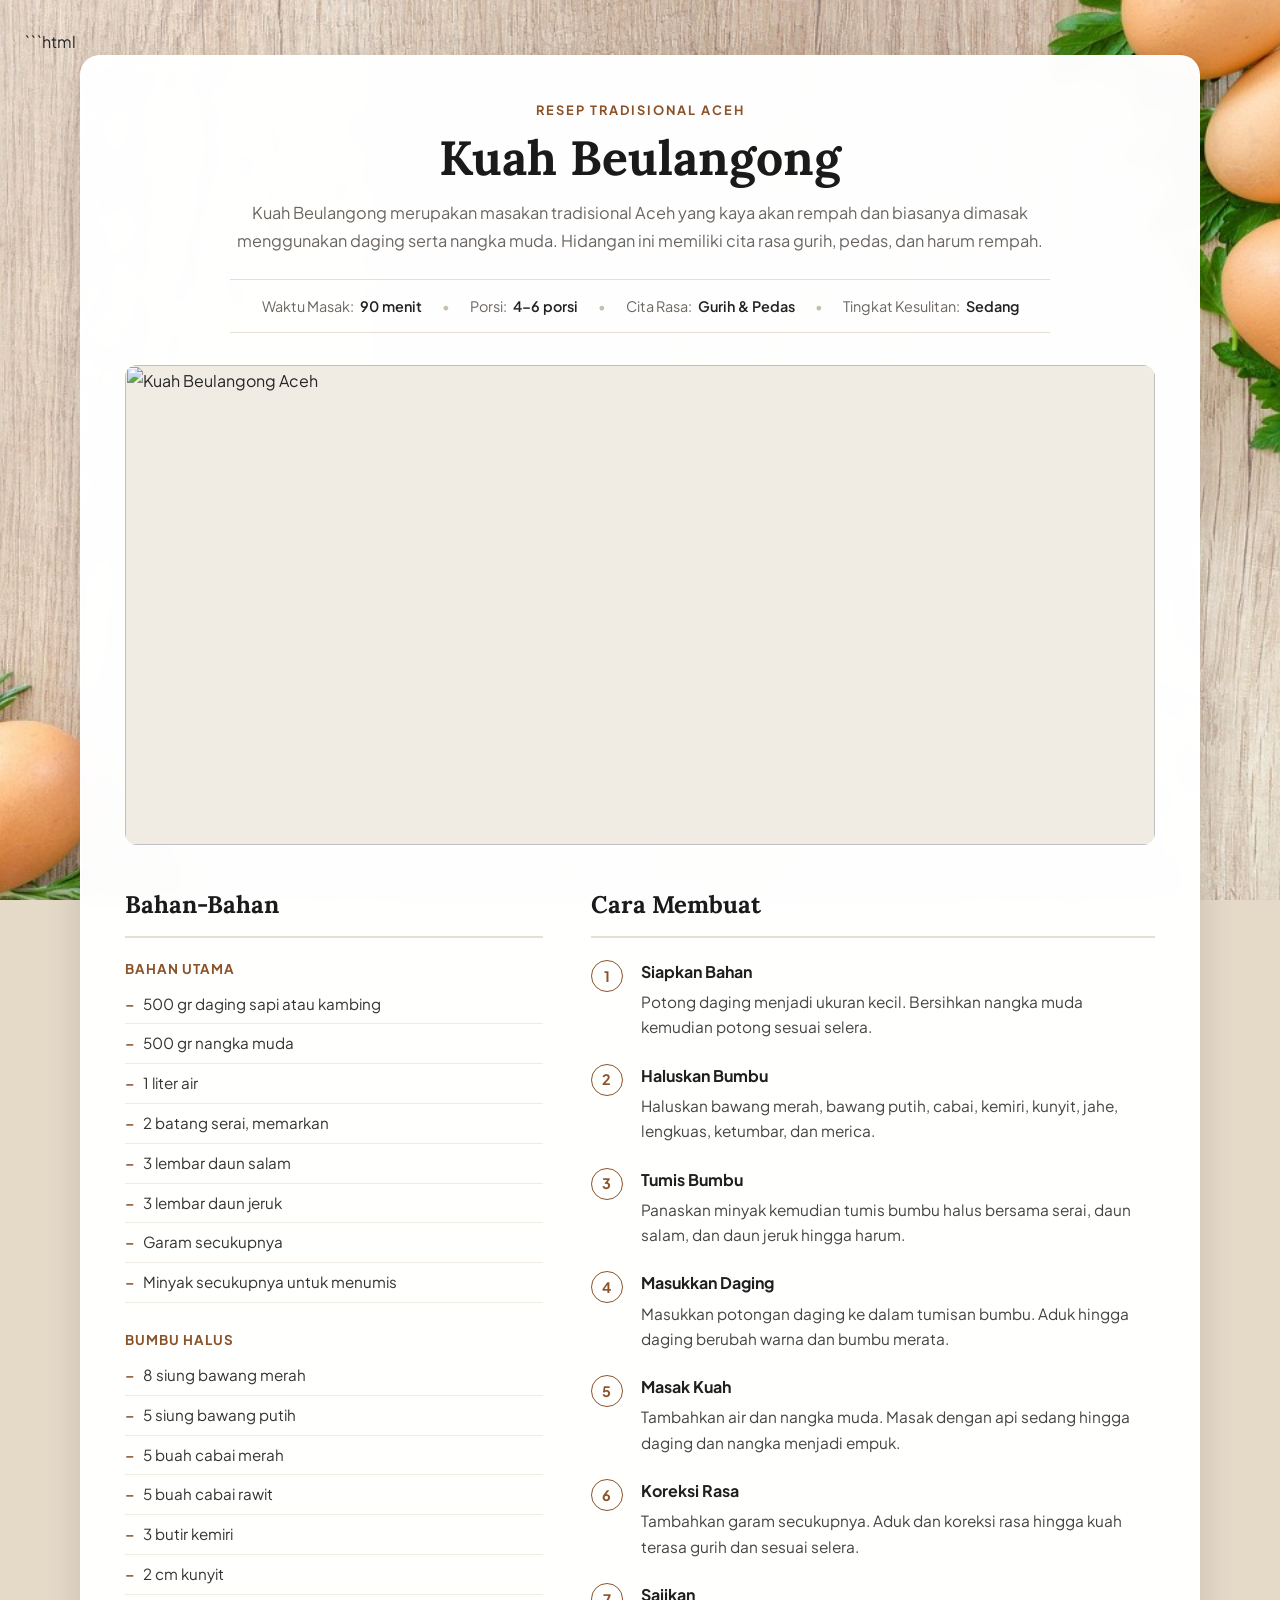
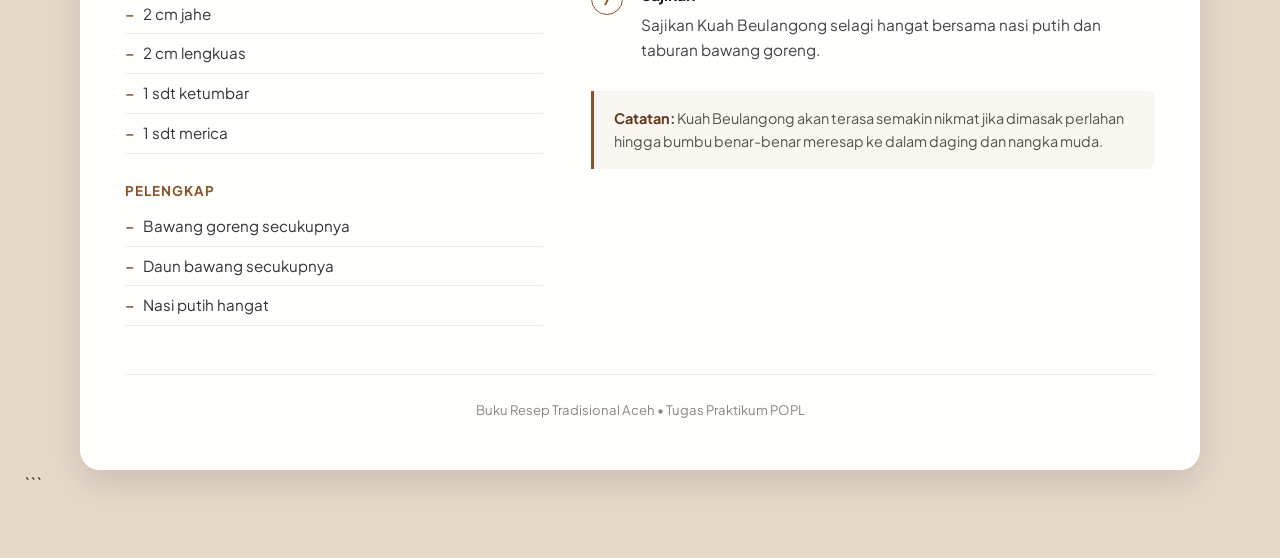
==== commit 009b4b3b: "Create index.html" ====
--- a/index.html
+++ b/index.html
@@ -1,15 +1,15 @@
+```html
 <!DOCTYPE html>
 <html lang="id">
-
 <head>
   <meta charset="UTF-8">
   <meta name="viewport" content="width=device-width, initial-scale=1.0">
-  <title>Resep Kue Keukarah</title>
+  <title>Resep Kuah Beulangong</title>
+
   <link rel="preconnect" href="https://fonts.googleapis.com">
   <link rel="preconnect" href="https://fonts.gstatic.com" crossorigin>
-  <link
-    href="https://fonts.googleapis.com/css2?family=Plus+Jakarta+Sans:wght@400;500;600;700&family=Lora:ital,wght@0,500;0,600;0,700;1,400&display=swap"
-    rel="stylesheet">
+  <link href="https://fonts.googleapis.com/css2?family=Plus+Jakarta+Sans:wght@400;500;600;700&family=Lora:ital,wght@0,500;0,600;0,700;1,400&display=swap" rel="stylesheet">
+
   <style>
     :root {
       --bg: #e5d9c8;
@@ -31,7 +31,7 @@
     }
 
     body {
-      font-family: 'Plus Jakarta Sans', -apple-system, BlinkMacSystemFont, sans-serif;
+      font-family: 'Plus Jakarta Sans', sans-serif;
       background-color: var(--bg);
       background-image: url('bg.jpg');
       background-size: cover;
@@ -48,7 +48,6 @@
       margin: 0 auto;
     }
 
-    /* Kartu Utama */
     .recipe-card {
       background: rgba(255, 255, 255, 0.985);
       backdrop-filter: blur(8px);
@@ -59,7 +58,6 @@
       padding: 44px 44px 48px;
     }
 
-    /* Header Editorial Natural */
     .recipe-header {
       max-width: 820px;
       margin: 0 auto 32px;
@@ -91,7 +89,6 @@
       margin: 0 auto 24px;
     }
 
-    /* Meta Info: Baris Teks Bersih (Bukan Tombol / Pill) */
     .recipe-meta {
       display: flex;
       justify-content: center;
@@ -124,7 +121,6 @@
       user-select: none;
     }
 
-    /* Foto Hero Banner */
     .recipe-image-wrap {
       width: 100%;
       height: 480px;
@@ -142,7 +138,6 @@
       display: block;
     }
 
-    /* Layout 2 Kolom: Bahan di Kiri, Cara Membuat di Kanan */
     .recipe-grid {
       display: grid;
       grid-template-columns: 1fr 1.35fr;
@@ -160,7 +155,6 @@
       border-bottom: 2px solid var(--border);
     }
 
-    /* Kolom Bahan */
     .ingredients-box {
       display: flex;
       flex-direction: column;
@@ -201,7 +195,6 @@
       font-weight: 600;
     }
 
-    /* Kolom Langkah */
     .steps-list {
       list-style: none;
       display: flex;
@@ -247,7 +240,6 @@
       line-height: 1.65;
     }
 
-    /* Catatan Tambahan (Bukan AI card) */
     .recipe-note {
       margin-top: 28px;
       padding: 16px 20px;
@@ -263,7 +255,6 @@
       color: var(--accent-dark);
     }
 
-    /* Footer Sederhana */
     .recipe-footer {
       text-align: center;
       margin-top: 48px;
@@ -273,7 +264,6 @@
       color: #8c857b;
     }
 
-    /* Responsif */
     @media (max-width: 900px) {
       body {
         padding: 16px 12px 40px;
@@ -312,166 +302,303 @@
 
       <!-- Header -->
       <header class="recipe-header">
+
         <p class="recipe-kicker">Resep Tradisional Aceh</p>
-        <h1>Kue Keukarah</h1>
+
+        <h1>Kuah Beulangong</h1>
+
         <p class="recipe-desc">
-          Kue renyah berbentuk spiral warisan leluhur Aceh — dibuat dari tepung beras dan santan,
-          disajikan di setiap momen perayaan hari raya dan kenduri adat.
+          Kuah Beulangong merupakan masakan tradisional Aceh yang kaya akan
+          rempah dan biasanya dimasak menggunakan daging serta nangka muda.
+          Hidangan ini memiliki cita rasa gurih, pedas, dan harum rempah.
         </p>
 
-        <!-- Meta Info -->
         <div class="recipe-meta">
-          <div class="meta-item">
-            <span class="meta-label">Persiapan:</span>
-            <span class="meta-value">20 menit</span>
-          </div>
-          <span class="meta-dot">&bull;</span>
+
           <div class="meta-item">
             <span class="meta-label">Waktu Masak:</span>
-            <span class="meta-value">30 menit</span>
+            <span class="meta-value">90 menit</span>
           </div>
+
           <span class="meta-dot">&bull;</span>
+
           <div class="meta-item">
             <span class="meta-label">Porsi:</span>
-            <span class="meta-value">20–25 pcs</span>
+            <span class="meta-value">4–6 porsi</span>
           </div>
+
           <span class="meta-dot">&bull;</span>
+
+          <div class="meta-item">
+            <span class="meta-label">Cita Rasa:</span>
+            <span class="meta-value">Gurih & Pedas</span>
+          </div>
+
+          <span class="meta-dot">&bull;</span>
+
           <div class="meta-item">
             <span class="meta-label">Tingkat Kesulitan:</span>
-            <span class="meta-value">Menengah</span>
+            <span class="meta-value">Sedang</span>
           </div>
+
         </div>
+
       </header>
 
-      <!-- Foto Makanan -->
+
+      <!-- Foto -->
       <div class="recipe-image-wrap">
-        <img src="kue_keukarah.jpg" alt="Kue Keukarah Aceh yang renyah berbentuk spiral keemasan di atas piring kayu">
+
+        <img
+          src="kuah_beulangong.jpg"
+          alt="Kuah Beulangong Aceh">
+
       </div>
 
-      <!-- Grid 2 Kolom Seimbang -->
+
+      <!-- Konten 2 Kolom -->
       <div class="recipe-grid">
 
-        <!-- Kolom Kiri: Alat & Bahan -->
+        <!-- Bahan -->
         <section class="ingredients-column">
-          <h2 class="section-title">Alat &amp; Bahan</h2>
+
+          <h2 class="section-title">Bahan-Bahan</h2>
 
           <div class="ingredients-box">
 
             <div class="group-block">
-              <h3 class="subsection-title">Peralatan</h3>
+
+              <h3 class="subsection-title">
+                Bahan Utama
+              </h3>
+
               <ul class="ingredients-list">
-                <li>Wajan atau kuali dalam</li>
-                <li>Cetakan keukarah (cetakan rosette besi berlubang)</li>
-                <li>Mangkuk besar untuk adonan</li>
-                <li>Mixer atau kocokan telur</li>
-                <li>Termometer minyak (opsional)</li>
-                <li>Saringan atau serok goreng</li>
-                <li>Kertas minyak untuk meniriskan</li>
+
+                <li>500 gr daging sapi atau kambing</li>
+                <li>500 gr nangka muda</li>
+                <li>1 liter air</li>
+                <li>2 batang serai, memarkan</li>
+                <li>3 lembar daun salam</li>
+                <li>3 lembar daun jeruk</li>
+                <li>Garam secukupnya</li>
+                <li>Minyak secukupnya untuk menumis</li>
+
               </ul>
+
             </div>
 
+
             <div class="group-block">
-              <h3 class="subsection-title">Bahan Utama</h3>
+
+              <h3 class="subsection-title">
+                Bumbu Halus
+              </h3>
+
               <ul class="ingredients-list">
-                <li>250 gr tepung beras, diayak</li>
-                <li>50 gr tepung tapioka</li>
-                <li>3 butir telur ayam, suhu ruang</li>
-                <li>150 gr gula pasir</li>
-                <li>200 ml santan kental (dari 1 butir kelapa segar)</li>
-                <li>1/2 sdt garam</li>
-                <li>1/2 sdt vanili bubuk</li>
+
+                <li>8 siung bawang merah</li>
+                <li>5 siung bawang putih</li>
+                <li>5 buah cabai merah</li>
+                <li>5 buah cabai rawit</li>
+                <li>3 butir kemiri</li>
+                <li>2 cm kunyit</li>
+                <li>2 cm jahe</li>
+                <li>2 cm lengkuas</li>
+                <li>1 sdt ketumbar</li>
+                <li>1 sdt merica</li>
+
               </ul>
+
             </div>
 
+
             <div class="group-block">
-              <h3 class="subsection-title">Bahan Pelengkap</h3>
+
+              <h3 class="subsection-title">
+                Pelengkap
+              </h3>
+
               <ul class="ingredients-list">
-                <li>2 lembar daun pandan, ikat simpul</li>
-                <li>2 sdm wijen putih (opsional)</li>
-                <li>Minyak goreng secukupnya (untuk deep fry)</li>
+
+                <li>Bawang goreng secukupnya</li>
+                <li>Daun bawang secukupnya</li>
+                <li>Nasi putih hangat</li>
+
               </ul>
+
             </div>
 
           </div>
+
         </section>
 
-        <!-- Kolom Kanan: Cara Membuat -->
+
+        <!-- Cara Membuat -->
         <section class="steps-column">
-          <h2 class="section-title">Cara Membuat</h2>
+
+          <h2 class="section-title">
+            Cara Membuat
+          </h2>
 
           <ol class="steps-list">
+
             <li class="step-item">
+
               <div class="step-number">1</div>
+
               <div class="step-content">
-                <h4 class="step-heading">Siapkan Santan Pandan</h4>
-                <p class="step-text">Panaskan santan kental bersama daun pandan di atas api kecil sambil
-                  terus diaduk hingga harum. Jangan biarkan mendidih agar santan tidak pecah. Angkat,
-                  buang pandan, dan biarkan hingga benar-benar dingin.</p>
+
+                <h4 class="step-heading">
+                  Siapkan Bahan
+                </h4>
+
+                <p class="step-text">
+                  Potong daging menjadi ukuran kecil. Bersihkan nangka muda
+                  kemudian potong sesuai selera.
+                </p>
+
               </div>
+
             </li>
 
+
             <li class="step-item">
+
               <div class="step-number">2</div>
+
               <div class="step-content">
-                <h4 class="step-heading">Kocok Telur &amp; Gula</h4>
-                <p class="step-text">Kocok telur dan gula pasir menggunakan mixer selama 5–7 menit
-                  hingga adonan berwarna pucat, mengembang, dan mencapai ribbon stage — saat diangkat,
-                  adonan jatuh membentuk pita yang perlahan.</p>
+
+                <h4 class="step-heading">
+                  Haluskan Bumbu
+                </h4>
+
+                <p class="step-text">
+                  Haluskan bawang merah, bawang putih, cabai, kemiri,
+                  kunyit, jahe, lengkuas, ketumbar, dan merica.
+                </p>
+
               </div>
+
             </li>
 
+
             <li class="step-item">
+
               <div class="step-number">3</div>
+
               <div class="step-content">
-                <h4 class="step-heading">Campur Adonan</h4>
-                <p class="step-text">Ayak tepung beras, tepung tapioka, garam, dan vanili. Masukkan
-                  ke adonan telur sedikit demi sedikit bergantian dengan santan dingin. Aduk perlahan
-                  dengan spatula — konsistensi adonan harus seperti crepe yang encer namun tidak terlalu
-                  cair. Tambahkan wijen jika menggunakan.</p>
+
+                <h4 class="step-heading">
+                  Tumis Bumbu
+                </h4>
+
+                <p class="step-text">
+                  Panaskan minyak kemudian tumis bumbu halus bersama
+                  serai, daun salam, dan daun jeruk hingga harum.
+                </p>
+
               </div>
+
             </li>
 
+
             <li class="step-item">
+
               <div class="step-number">4</div>
+
               <div class="step-content">
-                <h4 class="step-heading">Panaskan Minyak &amp; Cetakan</h4>
-                <p class="step-text">Tuangkan minyak ke wajan (minimal 5 cm). Panaskan hingga 170–180°C.
-                  Celupkan cetakan ke dalam minyak panas selama 1–2 menit agar cetakan ikut panas —
-                  langkah ini krusial agar adonan bisa menempel dan terlepas dengan sempurna.</p>
+
+                <h4 class="step-heading">
+                  Masukkan Daging
+                </h4>
+
+                <p class="step-text">
+                  Masukkan potongan daging ke dalam tumisan bumbu.
+                  Aduk hingga daging berubah warna dan bumbu merata.
+                </p>
+
               </div>
+
             </li>
 
+
             <li class="step-item">
+
               <div class="step-number">5</div>
+
               <div class="step-content">
-                <h4 class="step-heading">Cetak &amp; Goreng</h4>
-                <p class="step-text">Angkat cetakan, celupkan 3/4 bagian ke adonan selama 3–5 detik.
-                  Masukkan ke minyak panas dan goyangkan hingga kue terlepas sendiri. Goreng 2–3 menit
-                  hingga kuning keemasan. Angkat dan tiriskan. Ulangi untuk adonan berikutnya.</p>
+
+                <h4 class="step-heading">
+                  Masak Kuah
+                </h4>
+
+                <p class="step-text">
+                  Tambahkan air dan nangka muda. Masak dengan api sedang
+                  hingga daging dan nangka menjadi empuk.
+                </p>
+
               </div>
+
             </li>
 
+
             <li class="step-item">
+
               <div class="step-number">6</div>
+
               <div class="step-content">
-                <h4 class="step-heading">Dinginkan &amp; Sajikan</h4>
-                <p class="step-text">Biarkan keukarah dingin sepenuhnya sebelum disimpan ke dalam toples
-                  kedap udara agar tetap renyah. Sajikan sebagai hidangan tamu atau kemas sebagai
-                  oleh-oleh khas Aceh.</p>
+
+                <h4 class="step-heading">
+                  Koreksi Rasa
+                </h4>
+
+                <p class="step-text">
+                  Tambahkan garam secukupnya. Aduk dan koreksi rasa
+                  hingga kuah terasa gurih dan sesuai selera.
+                </p>
+
               </div>
+
             </li>
+
+
+            <li class="step-item">
+
+              <div class="step-number">7</div>
+
+              <div class="step-content">
+
+                <h4 class="step-heading">
+                  Sajikan
+                </h4>
+
+                <p class="step-text">
+                  Sajikan Kuah Beulangong selagi hangat bersama nasi putih
+                  dan taburan bawang goreng.
+                </p>
+
+              </div>
+
+            </li>
+
           </ol>
 
+
           <div class="recipe-note">
-            <strong>Tips:</strong> Cetakan harus selalu dipanaskan kembali di dalam minyak setiap kali
-            sebelum mencetak. Suhu minyak yang stabil di 170–180°C adalah kunci utama agar keukarah
-            renyah sempurna dan tidak menyerap minyak berlebih.
+
+            <strong>Catatan:</strong>
+            Kuah Beulangong akan terasa semakin nikmat jika dimasak
+            perlahan hingga bumbu benar-benar meresap ke dalam daging
+            dan nangka muda.
+
           </div>
 
         </section>
 
       </div>
 
+
+      <!-- Footer -->
       <footer class="recipe-footer">
         Buku Resep Tradisional Aceh &bull; Tugas Praktikum POPL
       </footer>
@@ -480,5 +607,5 @@
   </div>
 
 </body>
-
-</html>+</html>
+```
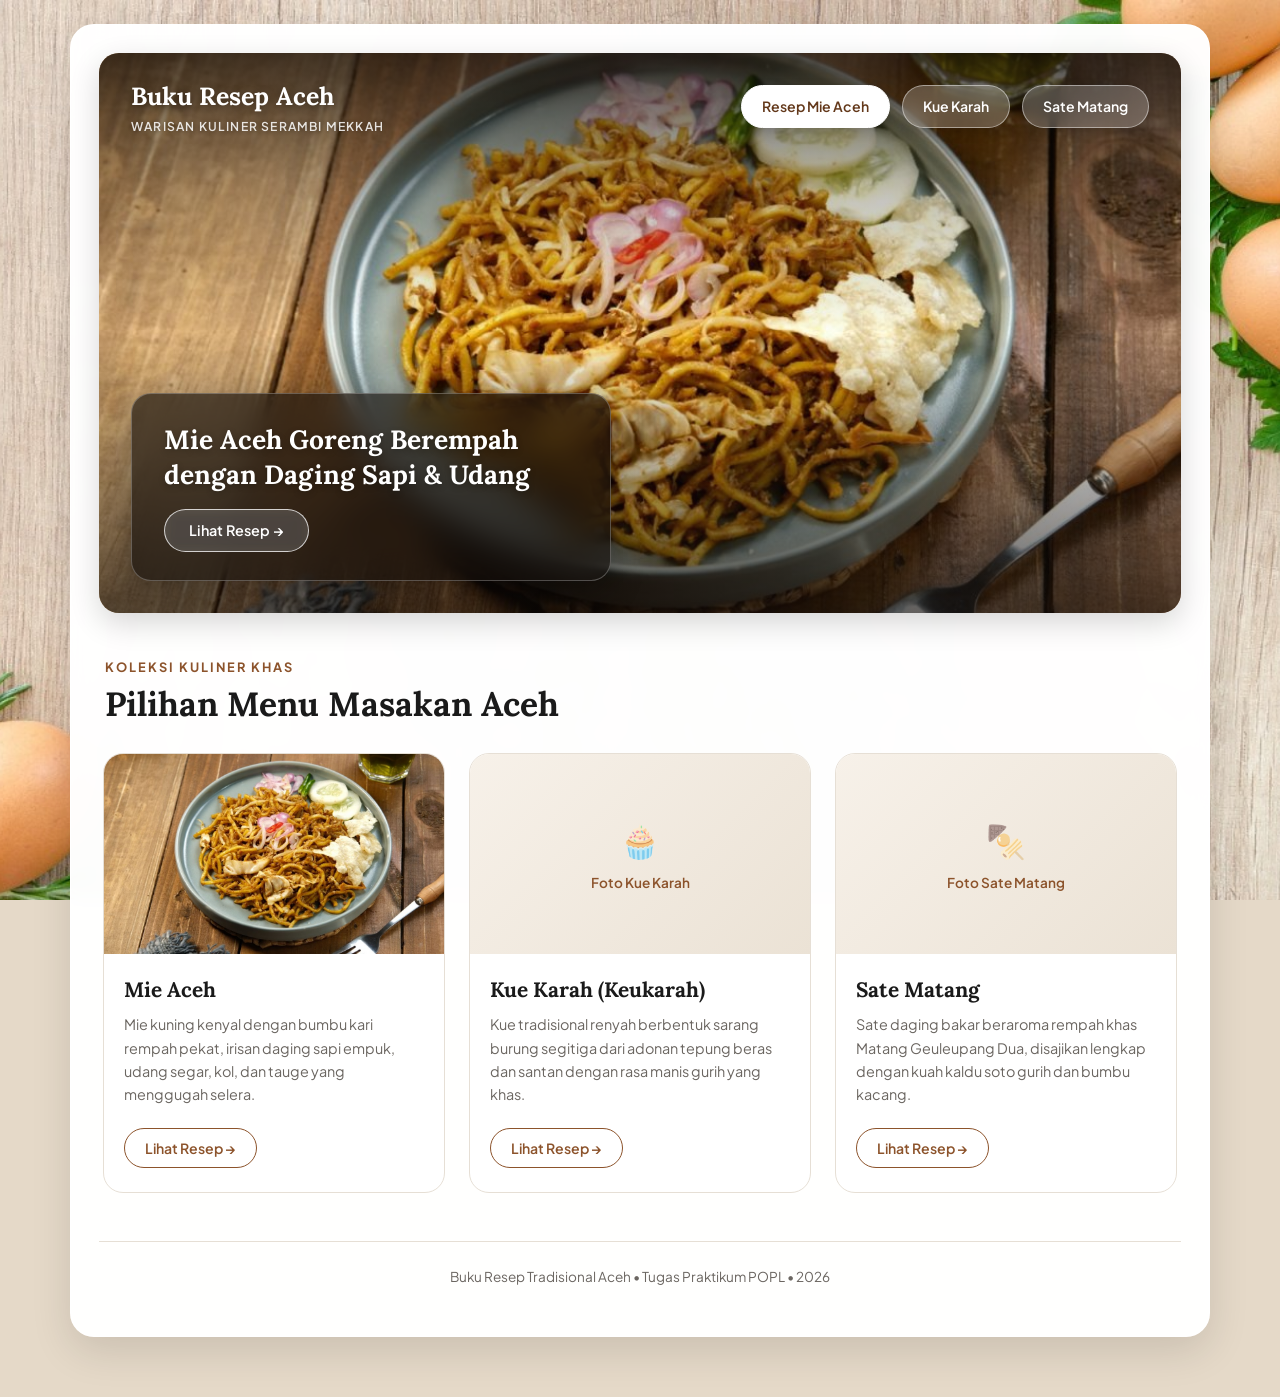
==== commit 753baa0b: "commit home page" ====
--- a/index.html
+++ b/index.html
@@ -1,15 +1,12 @@
-```html
 <!DOCTYPE html>
 <html lang="id">
 <head>
   <meta charset="UTF-8">
   <meta name="viewport" content="width=device-width, initial-scale=1.0">
-  <title>Resep Kuah Beulangong</title>
-
+  <title>Buku Resep Masakan Khas Aceh</title>
   <link rel="preconnect" href="https://fonts.googleapis.com">
   <link rel="preconnect" href="https://fonts.gstatic.com" crossorigin>
-  <link href="https://fonts.googleapis.com/css2?family=Plus+Jakarta+Sans:wght@400;500;600;700&family=Lora:ital,wght@0,500;0,600;0,700;1,400&display=swap" rel="stylesheet">
-
+  <link href="https://fonts.googleapis.com/css2?family=Plus+Jakarta+Sans:wght@400;500;600;700;800&family=Lora:ital,wght@0,500;0,600;0,700;1,400&display=swap" rel="stylesheet">
   <style>
     :root {
       --bg: #e5d9c8;
@@ -20,8 +17,9 @@
       --border-light: #f0ebe3;
       --accent: #8c532b;
       --accent-dark: #63381a;
-      --radius-card: 20px;
-      --radius-inner: 12px;
+      --accent-light: #f7ede2;
+      --radius-card: 24px;
+      --radius-inner: 20px;
     }
 
     * {
@@ -31,7 +29,7 @@
     }
 
     body {
-      font-family: 'Plus Jakarta Sans', sans-serif;
+      font-family: 'Plus Jakarta Sans', -apple-system, BlinkMacSystemFont, sans-serif;
       background-color: var(--bg);
       background-image: url('bg.jpg');
       background-size: cover;
@@ -39,568 +37,508 @@
       background-attachment: fixed;
       background-repeat: no-repeat;
       color: var(--text);
-      line-height: 1.7;
-      padding: 28px 24px 60px;
+      line-height: 1.6;
+      padding: 24px 24px 60px;
     }
 
     .main-container {
-      max-width: 1120px;
+      max-width: 1140px;
       margin: 0 auto;
     }
 
-    .recipe-card {
+    /* Kartu Utama Homepage */
+    .homepage-card {
       background: rgba(255, 255, 255, 0.985);
       backdrop-filter: blur(8px);
       border-radius: var(--radius-card);
-      box-shadow: 0 12px 36px rgba(0, 0, 0, 0.12);
+      box-shadow: 0 14px 40px rgba(0, 0, 0, 0.12);
       border: 1px solid rgba(255, 255, 255, 0.9);
       overflow: hidden;
-      padding: 44px 44px 48px;
-    }
-
-    .recipe-header {
-      max-width: 820px;
-      margin: 0 auto 32px;
-      text-align: center;
-    }
-
-    .recipe-kicker {
+      padding: 28px 28px 48px;
+    }
+
+    /* ════ HERO BANNER DENGAN NAVIGASI TERINTEGRASI ════ */
+    .hero-banner-container {
+      position: relative;
+      width: 100%;
+      height: 560px;
+      border-radius: var(--radius-inner);
+      overflow: hidden;
+      margin-bottom: 44px;
+      box-shadow: 0 10px 30px rgba(0, 0, 0, 0.16);
+    }
+
+    .hero-bg-img {
+      width: 100%;
+      height: 100%;
+      object-fit: cover;
+      object-position: center;
+      display: block;
+      transition: transform 0.6s ease;
+    }
+
+    .hero-banner-container:hover .hero-bg-img {
+      transform: scale(1.02);
+    }
+
+    /* Lapisan Gradasi untuk Keterbacaan Navigasi di Atas & Card di Bawah */
+    .hero-overlay {
+      position: absolute;
+      inset: 0;
+      background: linear-gradient(
+        to bottom,
+        rgba(15, 10, 7, 0.72) 0%,
+        rgba(15, 10, 7, 0.25) 25%,
+        transparent 50%,
+        rgba(15, 10, 7, 0.4) 80%,
+        rgba(15, 10, 7, 0.65) 100%
+      );
+      pointer-events: none;
+      z-index: 1;
+    }
+
+    /* Navigasi di Dalam Gambar (Bagian Atas Gambar) */
+    .hero-navbar {
+      position: absolute;
+      top: 0;
+      left: 0;
+      right: 0;
+      display: flex;
+      justify-content: space-between;
+      align-items: center;
+      padding: 24px 32px;
+      z-index: 2;
+      flex-wrap: wrap;
+      gap: 16px;
+    }
+
+    .brand-logo {
+      display: flex;
+      flex-direction: column;
+    }
+
+    .brand-title {
+      font-family: 'Lora', Georgia, serif;
+      font-size: 1.55rem;
+      font-weight: 700;
+      color: #ffffff;
+      text-decoration: none;
+      text-shadow: 0 2px 8px rgba(0, 0, 0, 0.4);
+    }
+
+    .brand-tagline {
+      font-size: 0.76rem;
+      letter-spacing: 1.2px;
+      text-transform: uppercase;
+      color: rgba(255, 255, 255, 0.85);
+      font-weight: 600;
+      text-shadow: 0 1px 4px rgba(0, 0, 0, 0.3);
+    }
+
+    /* Tombol Navigasi Menu: Resep Mie Aceh, Kue Karah, Sate Matang */
+    .nav-recipe-buttons {
+      display: flex;
+      gap: 12px;
+      list-style: none;
+      flex-wrap: wrap;
+    }
+
+    .hero-nav-btn {
+      display: inline-flex;
+      align-items: center;
+      padding: 9px 20px;
+      border-radius: 999px;
+      border: 1px solid rgba(255, 255, 255, 0.45);
+      background: rgba(255, 255, 255, 0.22);
+      backdrop-filter: blur(10px);
+      -webkit-backdrop-filter: blur(10px);
+      color: #ffffff;
+      font-size: 0.88rem;
+      font-weight: 600;
+      text-decoration: none;
+      box-shadow: 0 4px 12px rgba(0, 0, 0, 0.15);
+      transition: all 0.2s ease;
+    }
+
+    .hero-nav-btn:hover {
+      background: #ffffff;
+      color: var(--accent-dark);
+      border-color: #ffffff;
+      transform: translateY(-2px);
+      box-shadow: 0 6px 16px rgba(0, 0, 0, 0.25);
+    }
+
+    .hero-nav-btn.active {
+      background: #ffffff;
+      color: var(--accent-dark);
+      border-color: #ffffff;
+    }
+
+    /* Kartu Frosted Glass di Kiri Bawah Gambar */
+    .hero-glass-card {
+      position: absolute;
+      bottom: 32px;
+      left: 32px;
+      max-width: 480px;
+      background: rgba(18, 14, 11, 0.62);
+      backdrop-filter: blur(16px);
+      -webkit-backdrop-filter: blur(16px);
+      border: 1px solid rgba(255, 255, 255, 0.25);
+      border-radius: 20px;
+      padding: 28px 32px;
+      color: #ffffff;
+      box-shadow: 0 10px 32px rgba(0, 0, 0, 0.3);
+      z-index: 2;
+    }
+
+    .hero-glass-title {
+      font-family: 'Lora', Georgia, serif;
+      font-size: 1.65rem;
+      font-weight: 700;
+      line-height: 1.3;
+      margin-bottom: 18px;
+      color: #ffffff;
+      text-shadow: 0 2px 6px rgba(0, 0, 0, 0.3);
+    }
+
+    .hero-btn {
+      display: inline-flex;
+      align-items: center;
+      gap: 8px;
+      padding: 9px 24px;
+      border-radius: 999px;
+      background: rgba(255, 255, 255, 0.2);
+      border: 1.5px solid rgba(255, 255, 255, 0.75);
+      color: #ffffff;
+      font-size: 0.9rem;
+      font-weight: 600;
+      text-decoration: none;
+      backdrop-filter: blur(6px);
+      transition: all 0.2s ease;
+    }
+
+    .hero-btn:hover {
+      background: #ffffff;
+      color: var(--accent-dark);
+      border-color: #ffffff;
+      transform: translateX(3px);
+    }
+
+    /* ════ SECTION KATALOG RESEP ════ */
+    .section-header {
+      margin-bottom: 28px;
+      padding: 0 6px;
+    }
+
+    .kicker {
       font-size: 0.8rem;
       font-weight: 700;
       letter-spacing: 2px;
       text-transform: uppercase;
       color: var(--accent);
-      margin-bottom: 8px;
-    }
-
-    h1 {
+      margin-bottom: 6px;
+      display: block;
+    }
+
+    .section-title {
       font-family: 'Lora', Georgia, serif;
-      font-size: 3rem;
+      font-size: 2.1rem;
       font-weight: 700;
       color: #1a1a1a;
-      line-height: 1.15;
-      margin-bottom: 14px;
-    }
-
-    .recipe-desc {
-      font-size: 1.02rem;
-      color: var(--text-muted);
-      line-height: 1.7;
-      margin: 0 auto 24px;
-    }
-
-    .recipe-meta {
-      display: flex;
-      justify-content: center;
-      align-items: center;
-      gap: 20px;
-      padding: 14px 0;
-      border-top: 1px solid var(--border);
-      border-bottom: 1px solid var(--border);
-      font-size: 0.9rem;
-      color: #4a453f;
-      flex-wrap: wrap;
-    }
-
-    .meta-item {
-      display: flex;
-      gap: 6px;
-    }
-
-    .meta-label {
-      color: var(--text-muted);
-    }
-
-    .meta-value {
-      font-weight: 600;
-      color: #222222;
-    }
-
-    .meta-dot {
-      color: #c7beaf;
-      user-select: none;
-    }
-
-    .recipe-image-wrap {
-      width: 100%;
-      height: 480px;
+      line-height: 1.25;
+    }
+
+    /* Grid 3 Kartu Menu */
+    .recipes-grid {
+      display: grid;
+      grid-template-columns: repeat(3, 1fr);
+      gap: 24px;
+      padding: 0 4px;
+    }
+
+    .recipe-card-item {
+      background: #ffffff;
+      border: 1px solid var(--border);
       border-radius: var(--radius-inner);
       overflow: hidden;
-      margin-bottom: 40px;
+      display: flex;
+      flex-direction: column;
+      transition: transform 0.25s ease, box-shadow 0.25s ease, border-color 0.25s ease;
+    }
+
+    .recipe-card-item:hover {
+      transform: translateY(-4px);
+      box-shadow: 0 12px 28px rgba(0, 0, 0, 0.08);
+      border-color: #d4a373;
+    }
+
+    .recipe-thumb {
+      width: 100%;
+      height: 200px;
+      overflow: hidden;
       background: #f0ebe3;
-    }
-
-    .recipe-image-wrap img {
+      position: relative;
+    }
+
+    .recipe-thumb img {
       width: 100%;
       height: 100%;
       object-fit: cover;
-      object-position: center;
       display: block;
-    }
-
-    .recipe-grid {
-      display: grid;
-      grid-template-columns: 1fr 1.35fr;
-      gap: 48px;
-      align-items: start;
-    }
-
-    .section-title {
+      transition: transform 0.35s ease;
+    }
+
+    .recipe-card-item:hover .recipe-thumb img {
+      transform: scale(1.05);
+    }
+
+    /* Placeholder foto jika belum dimasukkan */
+    .thumb-placeholder {
+      width: 100%;
+      height: 100%;
+      display: flex;
+      flex-direction: column;
+      align-items: center;
+      justify-content: center;
+      background: linear-gradient(135deg, #f7f1e9 0%, #ebe2d5 100%);
+      color: var(--accent);
+      font-size: 0.85rem;
+      font-weight: 600;
+      gap: 6px;
+    }
+
+    .thumb-placeholder-icon {
+      font-size: 2rem;
+      opacity: 0.7;
+    }
+
+    .recipe-body {
+      padding: 22px 20px 24px;
+      display: flex;
+      flex-direction: column;
+      flex: 1;
+    }
+
+    .recipe-item-title {
       font-family: 'Lora', Georgia, serif;
-      font-size: 1.5rem;
+      font-size: 1.3rem;
       font-weight: 700;
       color: #1a1a1a;
-      margin-bottom: 20px;
-      padding-bottom: 10px;
-      border-bottom: 2px solid var(--border);
-    }
-
-    .ingredients-box {
-      display: flex;
-      flex-direction: column;
-      gap: 26px;
-    }
-
-    .subsection-title {
-      font-size: 0.84rem;
-      font-weight: 700;
+      margin-bottom: 10px;
+      line-height: 1.3;
+    }
+
+    .recipe-item-desc {
+      font-size: 0.9rem;
+      color: var(--text-muted);
+      line-height: 1.6;
+      margin-bottom: 22px;
+      flex: 1;
+    }
+
+    .btn-recipe {
+      display: inline-flex;
+      align-items: center;
+      gap: 8px;
+      align-self: flex-start;
+      padding: 8px 20px;
+      border: 1.5px solid var(--accent);
+      border-radius: 999px;
       color: var(--accent);
-      text-transform: uppercase;
-      letter-spacing: 1px;
-      margin-bottom: 12px;
-    }
-
-    .ingredients-list {
-      list-style: none;
-      display: flex;
-      flex-direction: column;
-      gap: 8px;
-    }
-
-    .ingredients-list li {
-      position: relative;
-      padding-left: 18px;
-      font-size: 0.95rem;
-      color: #333333;
-      line-height: 1.5;
-      border-bottom: 1px solid var(--border-light);
-      padding-bottom: 8px;
-    }
-
-    .ingredients-list li::before {
-      content: "–";
-      position: absolute;
-      left: 0;
-      color: var(--accent);
+      font-size: 0.88rem;
       font-weight: 600;
-    }
-
-    .steps-list {
-      list-style: none;
-      display: flex;
-      flex-direction: column;
-      gap: 22px;
-    }
-
-    .step-item {
-      display: flex;
-      gap: 18px;
-      align-items: flex-start;
-    }
-
-    .step-number {
-      flex-shrink: 0;
-      width: 32px;
-      height: 32px;
-      border-radius: 50%;
-      border: 1.5px solid var(--accent);
-      color: var(--accent);
-      font-weight: 700;
-      font-size: 0.9rem;
-      display: flex;
-      align-items: center;
-      justify-content: center;
-      margin-top: 2px;
-    }
-
-    .step-content {
-      flex: 1;
-    }
-
-    .step-heading {
-      font-size: 1rem;
-      font-weight: 700;
-      color: #1f1f1f;
-      margin-bottom: 4px;
-    }
-
-    .step-text {
-      font-size: 0.96rem;
-      color: #444444;
-      line-height: 1.65;
-    }
-
-    .recipe-note {
-      margin-top: 28px;
-      padding: 16px 20px;
-      background: #faf7f2;
-      border-left: 3px solid var(--accent);
-      border-radius: 0 8px 8px 0;
-      font-size: 0.9rem;
-      color: #55504a;
-      line-height: 1.6;
-    }
-
-    .recipe-note strong {
-      color: var(--accent-dark);
-    }
-
-    .recipe-footer {
+      text-decoration: none;
+      transition: all 0.2s ease;
+      background: transparent;
+    }
+
+    .btn-recipe:hover {
+      background: var(--accent);
+      color: #ffffff;
+      transform: translateX(2px);
+    }
+
+    /* Footer */
+    .homepage-footer {
       text-align: center;
       margin-top: 48px;
       padding-top: 24px;
-      border-top: 1px solid var(--border-light);
-      font-size: 0.82rem;
-      color: #8c857b;
-    }
-
-    @media (max-width: 900px) {
+      border-top: 1px solid var(--border);
+      font-size: 0.85rem;
+      color: var(--text-muted);
+    }
+
+    /* Responsif */
+    @media (max-width: 960px) {
+      .recipes-grid {
+        grid-template-columns: repeat(2, 1fr);
+        gap: 20px;
+      }
+      .hero-banner-container {
+        height: 480px;
+      }
+      .hero-glass-card {
+        bottom: 20px;
+        left: 20px;
+        right: 20px;
+        max-width: none;
+        padding: 22px 24px;
+      }
+      .hero-glass-title {
+        font-size: 1.35rem;
+      }
+      .hero-navbar {
+        padding: 20px 20px;
+      }
+    }
+
+    @media (max-width: 640px) {
       body {
         padding: 16px 12px 40px;
       }
-
-      .recipe-card {
-        padding: 24px 20px 32px;
-        border-radius: 16px;
-      }
-
-      h1 {
-        font-size: 2.2rem;
-      }
-
-      .recipe-image-wrap {
-        height: 280px;
-        margin-bottom: 24px;
-      }
-
-      .recipe-grid {
+      .homepage-card {
+        padding: 18px 16px 32px;
+        border-radius: 18px;
+      }
+      .hero-banner-container {
+        height: 460px;
+        margin-bottom: 32px;
+      }
+      .hero-navbar {
+        padding: 18px 16px;
+        flex-direction: column;
+        align-items: flex-start;
+      }
+      .nav-recipe-buttons {
+        width: 100%;
+        gap: 8px;
+      }
+      .hero-nav-btn {
+        flex: 1;
+        justify-content: center;
+        padding: 7px 12px;
+        font-size: 0.8rem;
+      }
+      .hero-glass-card {
+        bottom: 14px;
+        left: 14px;
+        right: 14px;
+        padding: 16px 18px;
+      }
+      .hero-glass-title {
+        font-size: 1.15rem;
+        margin-bottom: 12px;
+      }
+      .recipes-grid {
         grid-template-columns: 1fr;
-        gap: 32px;
-      }
-
-      .recipe-meta {
-        gap: 12px;
       }
     }
   </style>
 </head>
-
 <body>
 
   <div class="main-container">
-    <main class="recipe-card">
-
-      <!-- Header -->
-      <header class="recipe-header">
-
-        <p class="recipe-kicker">Resep Tradisional Aceh</p>
-
-        <h1>Kuah Beulangong</h1>
-
-        <p class="recipe-desc">
-          Kuah Beulangong merupakan masakan tradisional Aceh yang kaya akan
-          rempah dan biasanya dimasak menggunakan daging serta nangka muda.
-          Hidangan ini memiliki cita rasa gurih, pedas, dan harum rempah.
-        </p>
-
-        <div class="recipe-meta">
-
-          <div class="meta-item">
-            <span class="meta-label">Waktu Masak:</span>
-            <span class="meta-value">90 menit</span>
+    <main class="homepage-card">
+      
+      <!-- ════ HERO BANNER DENGAN NAVIGASI TERINTEGRASI ════ -->
+      <section class="hero-banner-container">
+        <img class="hero-bg-img" src="mie_aceh.jpg" alt="Sajian Mie Aceh Rempah Khas">
+        
+        <!-- Lapisan Gradasi Gelap Lembut -->
+        <div class="hero-overlay"></div>
+
+        <!-- Navigasi Langsung di Atas Gambar -->
+        <nav class="hero-navbar">
+          <div class="brand-logo">
+            <a href="index.html" class="brand-title">Buku Resep Aceh</a>
+            <span class="brand-tagline">Warisan Kuliner Serambi Mekkah</span>
           </div>
-
-          <span class="meta-dot">&bull;</span>
-
-          <div class="meta-item">
-            <span class="meta-label">Porsi:</span>
-            <span class="meta-value">4–6 porsi</span>
+          
+          <!-- Tombol Navigasi Menu: Resep Mie Aceh, Kue Karah, Sate Matang -->
+          <div class="nav-recipe-buttons">
+            <a href="mie_aceh.html" class="hero-nav-btn active">Resep Mie Aceh</a>
+            <a href="kue_karah.html" class="hero-nav-btn">Kue Karah</a>
+            <a href="sate_matang.html" class="hero-nav-btn">Sate Matang</a>
           </div>
-
-          <span class="meta-dot">&bull;</span>
-
-          <div class="meta-item">
-            <span class="meta-label">Cita Rasa:</span>
-            <span class="meta-value">Gurih & Pedas</span>
-          </div>
-
-          <span class="meta-dot">&bull;</span>
-
-          <div class="meta-item">
-            <span class="meta-label">Tingkat Kesulitan:</span>
-            <span class="meta-value">Sedang</span>
-          </div>
-
+        </nav>
+
+        <!-- Kartu Kaca Frosted Glass di Kiri Bawah -->
+        <div class="hero-glass-card">
+          <h2 class="hero-glass-title">Mie Aceh Goreng Berempah dengan Daging Sapi & Udang</h2>
+          <a href="mie_aceh.html" class="hero-btn">Lihat Resep &rarr;</a>
         </div>
-
-      </header>
-
-
-      <!-- Foto -->
-      <div class="recipe-image-wrap">
-
-        <img
-          src="kuah_beulangong.jpg"
-          alt="Kuah Beulangong Aceh">
-
-      </div>
-
-
-      <!-- Konten 2 Kolom -->
-      <div class="recipe-grid">
-
-        <!-- Bahan -->
-        <section class="ingredients-column">
-
-          <h2 class="section-title">Bahan-Bahan</h2>
-
-          <div class="ingredients-box">
-
-            <div class="group-block">
-
-              <h3 class="subsection-title">
-                Bahan Utama
-              </h3>
-
-              <ul class="ingredients-list">
-
-                <li>500 gr daging sapi atau kambing</li>
-                <li>500 gr nangka muda</li>
-                <li>1 liter air</li>
-                <li>2 batang serai, memarkan</li>
-                <li>3 lembar daun salam</li>
-                <li>3 lembar daun jeruk</li>
-                <li>Garam secukupnya</li>
-                <li>Minyak secukupnya untuk menumis</li>
-
-              </ul>
-
+      </section>
+
+      <!-- ════ DAFTAR KATALOG RESEP ════ -->
+      <section>
+        <header class="section-header">
+          <span class="kicker">Koleksi Kuliner Khas</span>
+          <h2 class="section-title">Pilihan Menu Masakan Aceh</h2>
+        </header>
+
+        <!-- Grid 3 Menu Resep -->
+        <div class="recipes-grid">
+          
+          <!-- Kartu 1: Mie Aceh -->
+          <article class="recipe-card-item">
+            <div class="recipe-thumb">
+              <img src="mie_aceh.jpg" alt="Mie Aceh" onerror="this.style.display='none'; this.nextElementSibling.style.display='flex';">
+              <div class="thumb-placeholder" style="display: none;">
+                <span class="thumb-placeholder-icon">🍜</span>
+                <span>Foto Mie Aceh</span>
+              </div>
             </div>
-
-
-            <div class="group-block">
-
-              <h3 class="subsection-title">
-                Bumbu Halus
-              </h3>
-
-              <ul class="ingredients-list">
-
-                <li>8 siung bawang merah</li>
-                <li>5 siung bawang putih</li>
-                <li>5 buah cabai merah</li>
-                <li>5 buah cabai rawit</li>
-                <li>3 butir kemiri</li>
-                <li>2 cm kunyit</li>
-                <li>2 cm jahe</li>
-                <li>2 cm lengkuas</li>
-                <li>1 sdt ketumbar</li>
-                <li>1 sdt merica</li>
-
-              </ul>
-
+            <div class="recipe-body">
+              <h3 class="recipe-item-title">Mie Aceh</h3>
+              <p class="recipe-item-desc">
+                Mie kuning kenyal dengan bumbu kari rempah pekat, irisan daging sapi empuk, udang segar, kol, dan tauge yang menggugah selera.
+              </p>
+              <a href="mie_aceh.html" class="btn-recipe">Lihat Resep &rarr;</a>
             </div>
-
-
-            <div class="group-block">
-
-              <h3 class="subsection-title">
-                Pelengkap
-              </h3>
-
-              <ul class="ingredients-list">
-
-                <li>Bawang goreng secukupnya</li>
-                <li>Daun bawang secukupnya</li>
-                <li>Nasi putih hangat</li>
-
-              </ul>
-
+          </article>
+
+          <!-- Kartu 2: Kue Karah -->
+          <article class="recipe-card-item">
+            <div class="recipe-thumb">
+              <img src="kue_karah.jpg" alt="Kue Karah" onerror="this.style.display='none'; this.nextElementSibling.style.display='flex';">
+              <div class="thumb-placeholder" style="display: flex;">
+                <span class="thumb-placeholder-icon">🧁</span>
+                <span>Foto Kue Karah</span>
+              </div>
             </div>
-
-          </div>
-
-        </section>
-
-
-        <!-- Cara Membuat -->
-        <section class="steps-column">
-
-          <h2 class="section-title">
-            Cara Membuat
-          </h2>
-
-          <ol class="steps-list">
-
-            <li class="step-item">
-
-              <div class="step-number">1</div>
-
-              <div class="step-content">
-
-                <h4 class="step-heading">
-                  Siapkan Bahan
-                </h4>
-
-                <p class="step-text">
-                  Potong daging menjadi ukuran kecil. Bersihkan nangka muda
-                  kemudian potong sesuai selera.
-                </p>
-
+            <div class="recipe-body">
+              <h3 class="recipe-item-title">Kue Karah (Keukarah)</h3>
+              <p class="recipe-item-desc">
+                Kue tradisional renyah berbentuk sarang burung segitiga dari adonan tepung beras dan santan dengan rasa manis gurih yang khas.
+              </p>
+              <a href="kue_karah.html" class="btn-recipe">Lihat Resep &rarr;</a>
+            </div>
+          </article>
+
+          <!-- Kartu 3: Sate Matang -->
+          <article class="recipe-card-item">
+            <div class="recipe-thumb">
+              <img src="sate_matang.jpg" alt="Sate Matang" onerror="this.style.display='none'; this.nextElementSibling.style.display='flex';">
+              <div class="thumb-placeholder" style="display: flex;">
+                <span class="thumb-placeholder-icon">🍢</span>
+                <span>Foto Sate Matang</span>
               </div>
-
-            </li>
-
-
-            <li class="step-item">
-
-              <div class="step-number">2</div>
-
-              <div class="step-content">
-
-                <h4 class="step-heading">
-                  Haluskan Bumbu
-                </h4>
-
-                <p class="step-text">
-                  Haluskan bawang merah, bawang putih, cabai, kemiri,
-                  kunyit, jahe, lengkuas, ketumbar, dan merica.
-                </p>
-
-              </div>
-
-            </li>
-
-
-            <li class="step-item">
-
-              <div class="step-number">3</div>
-
-              <div class="step-content">
-
-                <h4 class="step-heading">
-                  Tumis Bumbu
-                </h4>
-
-                <p class="step-text">
-                  Panaskan minyak kemudian tumis bumbu halus bersama
-                  serai, daun salam, dan daun jeruk hingga harum.
-                </p>
-
-              </div>
-
-            </li>
-
-
-            <li class="step-item">
-
-              <div class="step-number">4</div>
-
-              <div class="step-content">
-
-                <h4 class="step-heading">
-                  Masukkan Daging
-                </h4>
-
-                <p class="step-text">
-                  Masukkan potongan daging ke dalam tumisan bumbu.
-                  Aduk hingga daging berubah warna dan bumbu merata.
-                </p>
-
-              </div>
-
-            </li>
-
-
-            <li class="step-item">
-
-              <div class="step-number">5</div>
-
-              <div class="step-content">
-
-                <h4 class="step-heading">
-                  Masak Kuah
-                </h4>
-
-                <p class="step-text">
-                  Tambahkan air dan nangka muda. Masak dengan api sedang
-                  hingga daging dan nangka menjadi empuk.
-                </p>
-
-              </div>
-
-            </li>
-
-
-            <li class="step-item">
-
-              <div class="step-number">6</div>
-
-              <div class="step-content">
-
-                <h4 class="step-heading">
-                  Koreksi Rasa
-                </h4>
-
-                <p class="step-text">
-                  Tambahkan garam secukupnya. Aduk dan koreksi rasa
-                  hingga kuah terasa gurih dan sesuai selera.
-                </p>
-
-              </div>
-
-            </li>
-
-
-            <li class="step-item">
-
-              <div class="step-number">7</div>
-
-              <div class="step-content">
-
-                <h4 class="step-heading">
-                  Sajikan
-                </h4>
-
-                <p class="step-text">
-                  Sajikan Kuah Beulangong selagi hangat bersama nasi putih
-                  dan taburan bawang goreng.
-                </p>
-
-              </div>
-
-            </li>
-
-          </ol>
-
-
-          <div class="recipe-note">
-
-            <strong>Catatan:</strong>
-            Kuah Beulangong akan terasa semakin nikmat jika dimasak
-            perlahan hingga bumbu benar-benar meresap ke dalam daging
-            dan nangka muda.
-
-          </div>
-
-        </section>
-
-      </div>
-
+            </div>
+            <div class="recipe-body">
+              <h3 class="recipe-item-title">Sate Matang</h3>
+              <p class="recipe-item-desc">
+                Sate daging bakar beraroma rempah khas Matang Geuleupang Dua, disajikan lengkap dengan kuah kaldu soto gurih dan bumbu kacang.
+              </p>
+              <a href="sate_matang.html" class="btn-recipe">Lihat Resep &rarr;</a>
+            </div>
+          </article>
+
+        </div>
+      </section>
 
       <!-- Footer -->
-      <footer class="recipe-footer">
-        Buku Resep Tradisional Aceh &bull; Tugas Praktikum POPL
+      <footer class="homepage-footer">
+        Buku Resep Tradisional Aceh &bull; Tugas Praktikum POPL &bull; 2026
       </footer>
 
     </main>
@@ -608,4 +546,3 @@
 
 </body>
 </html>
-```
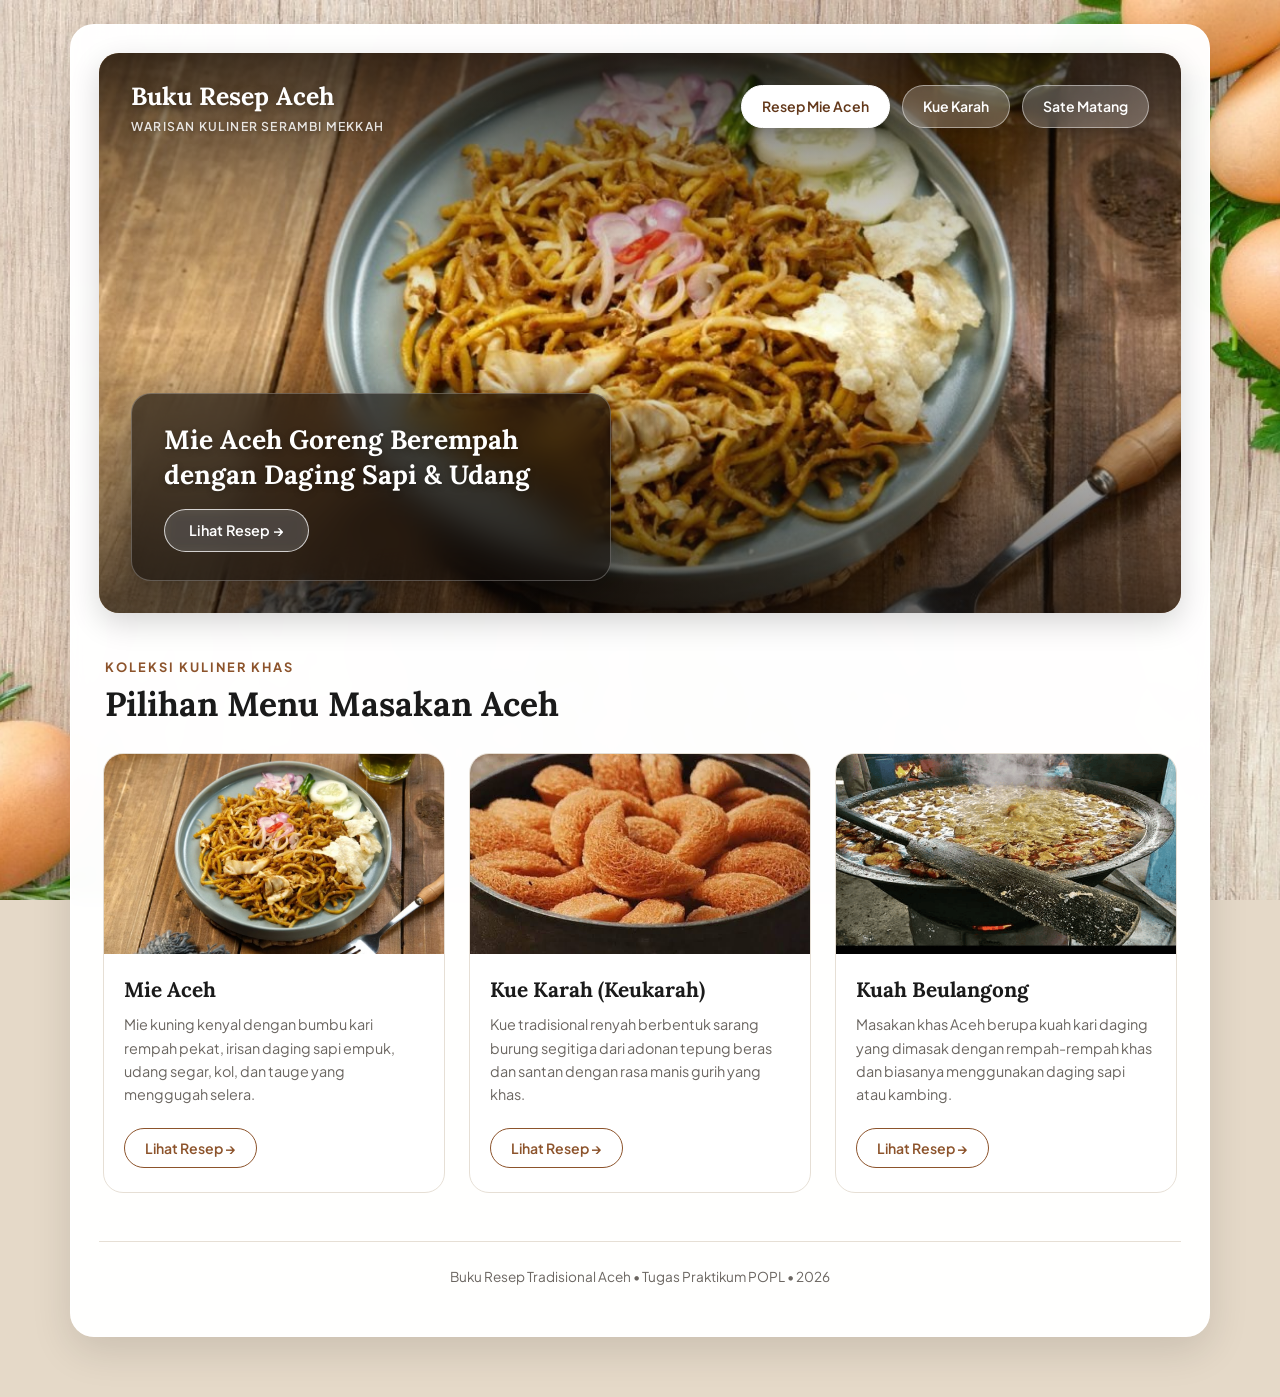
==== commit b9fd8149: "update index.html" ====
--- a/index.html
+++ b/index.html
@@ -1,548 +1,569 @@
 <!DOCTYPE html>
 <html lang="id">
+
 <head>
-  <meta charset="UTF-8">
-  <meta name="viewport" content="width=device-width, initial-scale=1.0">
-  <title>Buku Resep Masakan Khas Aceh</title>
-  <link rel="preconnect" href="https://fonts.googleapis.com">
-  <link rel="preconnect" href="https://fonts.gstatic.com" crossorigin>
-  <link href="https://fonts.googleapis.com/css2?family=Plus+Jakarta+Sans:wght@400;500;600;700;800&family=Lora:ital,wght@0,500;0,600;0,700;1,400&display=swap" rel="stylesheet">
-  <style>
-    :root {
-      --bg: #e5d9c8;
-      --card: #ffffff;
-      --text: #262626;
-      --text-muted: #6b6661;
-      --border: #e6dfd5;
-      --border-light: #f0ebe3;
-      --accent: #8c532b;
-      --accent-dark: #63381a;
-      --accent-light: #f7ede2;
-      --radius-card: 24px;
-      --radius-inner: 20px;
-    }
-
-    * {
-      box-sizing: border-box;
-      margin: 0;
-      padding: 0;
-    }
-
-    body {
-      font-family: 'Plus Jakarta Sans', -apple-system, BlinkMacSystemFont, sans-serif;
-      background-color: var(--bg);
-      background-image: url('bg.jpg');
-      background-size: cover;
-      background-position: center;
-      background-attachment: fixed;
-      background-repeat: no-repeat;
-      color: var(--text);
-      line-height: 1.6;
-      padding: 24px 24px 60px;
-    }
-
-    .main-container {
-      max-width: 1140px;
-      margin: 0 auto;
-    }
-
-    /* Kartu Utama Homepage */
-    .homepage-card {
-      background: rgba(255, 255, 255, 0.985);
-      backdrop-filter: blur(8px);
-      border-radius: var(--radius-card);
-      box-shadow: 0 14px 40px rgba(0, 0, 0, 0.12);
-      border: 1px solid rgba(255, 255, 255, 0.9);
-      overflow: hidden;
-      padding: 28px 28px 48px;
-    }
-
-    /* ════ HERO BANNER DENGAN NAVIGASI TERINTEGRASI ════ */
-    .hero-banner-container {
-      position: relative;
-      width: 100%;
-      height: 560px;
-      border-radius: var(--radius-inner);
-      overflow: hidden;
-      margin-bottom: 44px;
-      box-shadow: 0 10px 30px rgba(0, 0, 0, 0.16);
-    }
-
-    .hero-bg-img {
-      width: 100%;
-      height: 100%;
-      object-fit: cover;
-      object-position: center;
-      display: block;
-      transition: transform 0.6s ease;
-    }
-
-    .hero-banner-container:hover .hero-bg-img {
-      transform: scale(1.02);
-    }
-
-    /* Lapisan Gradasi untuk Keterbacaan Navigasi di Atas & Card di Bawah */
-    .hero-overlay {
-      position: absolute;
-      inset: 0;
-      background: linear-gradient(
-        to bottom,
-        rgba(15, 10, 7, 0.72) 0%,
-        rgba(15, 10, 7, 0.25) 25%,
-        transparent 50%,
-        rgba(15, 10, 7, 0.4) 80%,
-        rgba(15, 10, 7, 0.65) 100%
-      );
-      pointer-events: none;
-      z-index: 1;
-    }
-
-    /* Navigasi di Dalam Gambar (Bagian Atas Gambar) */
-    .hero-navbar {
-      position: absolute;
-      top: 0;
-      left: 0;
-      right: 0;
-      display: flex;
-      justify-content: space-between;
-      align-items: center;
-      padding: 24px 32px;
-      z-index: 2;
-      flex-wrap: wrap;
-      gap: 16px;
-    }
-
-    .brand-logo {
-      display: flex;
-      flex-direction: column;
-    }
-
-    .brand-title {
-      font-family: 'Lora', Georgia, serif;
-      font-size: 1.55rem;
-      font-weight: 700;
-      color: #ffffff;
-      text-decoration: none;
-      text-shadow: 0 2px 8px rgba(0, 0, 0, 0.4);
-    }
-
-    .brand-tagline {
-      font-size: 0.76rem;
-      letter-spacing: 1.2px;
-      text-transform: uppercase;
-      color: rgba(255, 255, 255, 0.85);
-      font-weight: 600;
-      text-shadow: 0 1px 4px rgba(0, 0, 0, 0.3);
-    }
-
-    /* Tombol Navigasi Menu: Resep Mie Aceh, Kue Karah, Sate Matang */
-    .nav-recipe-buttons {
-      display: flex;
-      gap: 12px;
-      list-style: none;
-      flex-wrap: wrap;
-    }
-
-    .hero-nav-btn {
-      display: inline-flex;
-      align-items: center;
-      padding: 9px 20px;
-      border-radius: 999px;
-      border: 1px solid rgba(255, 255, 255, 0.45);
-      background: rgba(255, 255, 255, 0.22);
-      backdrop-filter: blur(10px);
-      -webkit-backdrop-filter: blur(10px);
-      color: #ffffff;
-      font-size: 0.88rem;
-      font-weight: 600;
-      text-decoration: none;
-      box-shadow: 0 4px 12px rgba(0, 0, 0, 0.15);
-      transition: all 0.2s ease;
-    }
-
-    .hero-nav-btn:hover {
-      background: #ffffff;
-      color: var(--accent-dark);
-      border-color: #ffffff;
-      transform: translateY(-2px);
-      box-shadow: 0 6px 16px rgba(0, 0, 0, 0.25);
-    }
-
-    .hero-nav-btn.active {
-      background: #ffffff;
-      color: var(--accent-dark);
-      border-color: #ffffff;
-    }
-
-    /* Kartu Frosted Glass di Kiri Bawah Gambar */
-    .hero-glass-card {
-      position: absolute;
-      bottom: 32px;
-      left: 32px;
-      max-width: 480px;
-      background: rgba(18, 14, 11, 0.62);
-      backdrop-filter: blur(16px);
-      -webkit-backdrop-filter: blur(16px);
-      border: 1px solid rgba(255, 255, 255, 0.25);
-      border-radius: 20px;
-      padding: 28px 32px;
-      color: #ffffff;
-      box-shadow: 0 10px 32px rgba(0, 0, 0, 0.3);
-      z-index: 2;
-    }
-
-    .hero-glass-title {
-      font-family: 'Lora', Georgia, serif;
-      font-size: 1.65rem;
-      font-weight: 700;
-      line-height: 1.3;
-      margin-bottom: 18px;
-      color: #ffffff;
-      text-shadow: 0 2px 6px rgba(0, 0, 0, 0.3);
-    }
-
-    .hero-btn {
-      display: inline-flex;
-      align-items: center;
-      gap: 8px;
-      padding: 9px 24px;
-      border-radius: 999px;
-      background: rgba(255, 255, 255, 0.2);
-      border: 1.5px solid rgba(255, 255, 255, 0.75);
-      color: #ffffff;
-      font-size: 0.9rem;
-      font-weight: 600;
-      text-decoration: none;
-      backdrop-filter: blur(6px);
-      transition: all 0.2s ease;
-    }
-
-    .hero-btn:hover {
-      background: #ffffff;
-      color: var(--accent-dark);
-      border-color: #ffffff;
-      transform: translateX(3px);
-    }
-
-    /* ════ SECTION KATALOG RESEP ════ */
-    .section-header {
-      margin-bottom: 28px;
-      padding: 0 6px;
-    }
-
-    .kicker {
-      font-size: 0.8rem;
-      font-weight: 700;
-      letter-spacing: 2px;
-      text-transform: uppercase;
-      color: var(--accent);
-      margin-bottom: 6px;
-      display: block;
-    }
-
-    .section-title {
-      font-family: 'Lora', Georgia, serif;
-      font-size: 2.1rem;
-      font-weight: 700;
-      color: #1a1a1a;
-      line-height: 1.25;
-    }
-
-    /* Grid 3 Kartu Menu */
-    .recipes-grid {
-      display: grid;
-      grid-template-columns: repeat(3, 1fr);
-      gap: 24px;
-      padding: 0 4px;
-    }
-
-    .recipe-card-item {
-      background: #ffffff;
-      border: 1px solid var(--border);
-      border-radius: var(--radius-inner);
-      overflow: hidden;
-      display: flex;
-      flex-direction: column;
-      transition: transform 0.25s ease, box-shadow 0.25s ease, border-color 0.25s ease;
-    }
-
-    .recipe-card-item:hover {
-      transform: translateY(-4px);
-      box-shadow: 0 12px 28px rgba(0, 0, 0, 0.08);
-      border-color: #d4a373;
-    }
-
-    .recipe-thumb {
-      width: 100%;
-      height: 200px;
-      overflow: hidden;
-      background: #f0ebe3;
-      position: relative;
-    }
-
-    .recipe-thumb img {
-      width: 100%;
-      height: 100%;
-      object-fit: cover;
-      display: block;
-      transition: transform 0.35s ease;
-    }
-
-    .recipe-card-item:hover .recipe-thumb img {
-      transform: scale(1.05);
-    }
-
-    /* Placeholder foto jika belum dimasukkan */
-    .thumb-placeholder {
-      width: 100%;
-      height: 100%;
-      display: flex;
-      flex-direction: column;
-      align-items: center;
-      justify-content: center;
-      background: linear-gradient(135deg, #f7f1e9 0%, #ebe2d5 100%);
-      color: var(--accent);
-      font-size: 0.85rem;
-      font-weight: 600;
-      gap: 6px;
-    }
-
-    .thumb-placeholder-icon {
-      font-size: 2rem;
-      opacity: 0.7;
-    }
-
-    .recipe-body {
-      padding: 22px 20px 24px;
-      display: flex;
-      flex-direction: column;
-      flex: 1;
-    }
-
-    .recipe-item-title {
-      font-family: 'Lora', Georgia, serif;
-      font-size: 1.3rem;
-      font-weight: 700;
-      color: #1a1a1a;
-      margin-bottom: 10px;
-      line-height: 1.3;
-    }
-
-    .recipe-item-desc {
-      font-size: 0.9rem;
-      color: var(--text-muted);
-      line-height: 1.6;
-      margin-bottom: 22px;
-      flex: 1;
-    }
-
-    .btn-recipe {
-      display: inline-flex;
-      align-items: center;
-      gap: 8px;
-      align-self: flex-start;
-      padding: 8px 20px;
-      border: 1.5px solid var(--accent);
-      border-radius: 999px;
-      color: var(--accent);
-      font-size: 0.88rem;
-      font-weight: 600;
-      text-decoration: none;
-      transition: all 0.2s ease;
-      background: transparent;
-    }
-
-    .btn-recipe:hover {
-      background: var(--accent);
-      color: #ffffff;
-      transform: translateX(2px);
-    }
-
-    /* Footer */
-    .homepage-footer {
-      text-align: center;
-      margin-top: 48px;
-      padding-top: 24px;
-      border-top: 1px solid var(--border);
-      font-size: 0.85rem;
-      color: var(--text-muted);
-    }
-
-    /* Responsif */
-    @media (max-width: 960px) {
-      .recipes-grid {
-        grid-template-columns: repeat(2, 1fr);
-        gap: 20px;
-      }
-      .hero-banner-container {
-        height: 480px;
-      }
-      .hero-glass-card {
-        bottom: 20px;
-        left: 20px;
-        right: 20px;
-        max-width: none;
-        padding: 22px 24px;
-      }
-      .hero-glass-title {
-        font-size: 1.35rem;
-      }
-      .hero-navbar {
-        padding: 20px 20px;
-      }
-    }
-
-    @media (max-width: 640px) {
-      body {
-        padding: 16px 12px 40px;
-      }
-      .homepage-card {
-        padding: 18px 16px 32px;
-        border-radius: 18px;
-      }
-      .hero-banner-container {
-        height: 460px;
-        margin-bottom: 32px;
-      }
-      .hero-navbar {
-        padding: 18px 16px;
-        flex-direction: column;
-        align-items: flex-start;
-      }
-      .nav-recipe-buttons {
-        width: 100%;
-        gap: 8px;
-      }
-      .hero-nav-btn {
-        flex: 1;
-        justify-content: center;
-        padding: 7px 12px;
-        font-size: 0.8rem;
-      }
-      .hero-glass-card {
-        bottom: 14px;
-        left: 14px;
-        right: 14px;
-        padding: 16px 18px;
-      }
-      .hero-glass-title {
-        font-size: 1.15rem;
-        margin-bottom: 12px;
-      }
-      .recipes-grid {
-        grid-template-columns: 1fr;
-      }
-    }
-  </style>
+    <meta charset="UTF-8">
+    <meta name="viewport" content="width=device-width, initial-scale=1.0">
+    <title>Buku Resep Masakan Khas Aceh</title>
+    <link rel="preconnect" href="https://fonts.googleapis.com">
+    <link rel="preconnect" href="https://fonts.gstatic.com" crossorigin>
+    <link
+        href="https://fonts.googleapis.com/css2?family=Plus+Jakarta+Sans:wght@400;500;600;700;800&family=Lora:ital,wght@0,500;0,600;0,700;1,400&display=swap"
+        rel="stylesheet">
+    <style>
+        :root {
+            --bg: #e5d9c8;
+            --card: #ffffff;
+            --text: #262626;
+            --text-muted: #6b6661;
+            --border: #e6dfd5;
+            --border-light: #f0ebe3;
+            --accent: #8c532b;
+            --accent-dark: #63381a;
+            --accent-light: #f7ede2;
+            --radius-card: 24px;
+            --radius-inner: 20px;
+        }
+
+        * {
+            box-sizing: border-box;
+            margin: 0;
+            padding: 0;
+        }
+
+        body {
+            font-family: 'Plus Jakarta Sans', -apple-system, BlinkMacSystemFont, sans-serif;
+            background-color: var(--bg);
+            background-image: url('bg.jpg');
+            background-size: cover;
+            background-position: center;
+            background-attachment: fixed;
+            background-repeat: no-repeat;
+            color: var(--text);
+            line-height: 1.6;
+            padding: 24px 24px 60px;
+        }
+
+        .main-container {
+            max-width: 1140px;
+            margin: 0 auto;
+        }
+
+        /* Kartu Utama Homepage */
+        .homepage-card {
+            background: rgba(255, 255, 255, 0.985);
+            backdrop-filter: blur(8px);
+            border-radius: var(--radius-card);
+            box-shadow: 0 14px 40px rgba(0, 0, 0, 0.12);
+            border: 1px solid rgba(255, 255, 255, 0.9);
+            overflow: hidden;
+            padding: 28px 28px 48px;
+        }
+
+        /* ════ HERO BANNER DENGAN NAVIGASI TERINTEGRASI ════ */
+        .hero-banner-container {
+            position: relative;
+            width: 100%;
+            height: 560px;
+            border-radius: var(--radius-inner);
+            overflow: hidden;
+            margin-bottom: 44px;
+            box-shadow: 0 10px 30px rgba(0, 0, 0, 0.16);
+        }
+
+        .hero-bg-img {
+            width: 100%;
+            height: 100%;
+            object-fit: cover;
+            object-position: center;
+            display: block;
+            transition: transform 0.6s ease;
+        }
+
+        .hero-banner-container:hover .hero-bg-img {
+            transform: scale(1.02);
+        }
+
+        /* Lapisan Gradasi untuk Keterbacaan Navigasi di Atas & Card di Bawah */
+        .hero-overlay {
+            position: absolute;
+            inset: 0;
+            background: linear-gradient(to bottom,
+                    rgba(15, 10, 7, 0.72) 0%,
+                    rgba(15, 10, 7, 0.25) 25%,
+                    transparent 50%,
+                    rgba(15, 10, 7, 0.4) 80%,
+                    rgba(15, 10, 7, 0.65) 100%);
+            pointer-events: none;
+            z-index: 1;
+        }
+
+        /* Navigasi di Dalam Gambar (Bagian Atas Gambar) */
+        .hero-navbar {
+            position: absolute;
+            top: 0;
+            left: 0;
+            right: 0;
+            display: flex;
+            justify-content: space-between;
+            align-items: center;
+            padding: 24px 32px;
+            z-index: 2;
+            flex-wrap: wrap;
+            gap: 16px;
+        }
+
+        .brand-logo {
+            display: flex;
+            flex-direction: column;
+        }
+
+        .brand-title {
+            font-family: 'Lora', Georgia, serif;
+            font-size: 1.55rem;
+            font-weight: 700;
+            color: #ffffff;
+            text-decoration: none;
+            text-shadow: 0 2px 8px rgba(0, 0, 0, 0.4);
+        }
+
+        .brand-tagline {
+            font-size: 0.76rem;
+            letter-spacing: 1.2px;
+            text-transform: uppercase;
+            color: rgba(255, 255, 255, 0.85);
+            font-weight: 600;
+            text-shadow: 0 1px 4px rgba(0, 0, 0, 0.3);
+        }
+
+        /* Tombol Navigasi Menu: Resep Mie Aceh, Kue Karah, Sate Matang */
+        .nav-recipe-buttons {
+            display: flex;
+            gap: 12px;
+            list-style: none;
+            flex-wrap: wrap;
+        }
+
+        .hero-nav-btn {
+            display: inline-flex;
+            align-items: center;
+            padding: 9px 20px;
+            border-radius: 999px;
+            border: 1px solid rgba(255, 255, 255, 0.45);
+            background: rgba(255, 255, 255, 0.22);
+            backdrop-filter: blur(10px);
+            -webkit-backdrop-filter: blur(10px);
+            color: #ffffff;
+            font-size: 0.88rem;
+            font-weight: 600;
+            text-decoration: none;
+            box-shadow: 0 4px 12px rgba(0, 0, 0, 0.15);
+            transition: all 0.2s ease;
+        }
+
+        .hero-nav-btn:hover {
+            background: #ffffff;
+            color: var(--accent-dark);
+            border-color: #ffffff;
+            transform: translateY(-2px);
+            box-shadow: 0 6px 16px rgba(0, 0, 0, 0.25);
+        }
+
+        .hero-nav-btn.active {
+            background: #ffffff;
+            color: var(--accent-dark);
+            border-color: #ffffff;
+        }
+
+        /* Kartu Frosted Glass di Kiri Bawah Gambar */
+        .hero-glass-card {
+            position: absolute;
+            bottom: 32px;
+            left: 32px;
+            max-width: 480px;
+            background: rgba(18, 14, 11, 0.62);
+            backdrop-filter: blur(16px);
+            -webkit-backdrop-filter: blur(16px);
+            border: 1px solid rgba(255, 255, 255, 0.25);
+            border-radius: 20px;
+            padding: 28px 32px;
+            color: #ffffff;
+            box-shadow: 0 10px 32px rgba(0, 0, 0, 0.3);
+            z-index: 2;
+        }
+
+        .hero-glass-title {
+            font-family: 'Lora', Georgia, serif;
+            font-size: 1.65rem;
+            font-weight: 700;
+            line-height: 1.3;
+            margin-bottom: 18px;
+            color: #ffffff;
+            text-shadow: 0 2px 6px rgba(0, 0, 0, 0.3);
+        }
+
+        .hero-btn {
+            display: inline-flex;
+            align-items: center;
+            gap: 8px;
+            padding: 9px 24px;
+            border-radius: 999px;
+            background: rgba(255, 255, 255, 0.2);
+            border: 1.5px solid rgba(255, 255, 255, 0.75);
+            color: #ffffff;
+            font-size: 0.9rem;
+            font-weight: 600;
+            text-decoration: none;
+            backdrop-filter: blur(6px);
+            transition: all 0.2s ease;
+        }
+
+        .hero-btn:hover {
+            background: #ffffff;
+            color: var(--accent-dark);
+            border-color: #ffffff;
+            transform: translateX(3px);
+        }
+
+        /* ════ SECTION KATALOG RESEP ════ */
+        .section-header {
+            margin-bottom: 28px;
+            padding: 0 6px;
+        }
+
+        .kicker {
+            font-size: 0.8rem;
+            font-weight: 700;
+            letter-spacing: 2px;
+            text-transform: uppercase;
+            color: var(--accent);
+            margin-bottom: 6px;
+            display: block;
+        }
+
+        .section-title {
+            font-family: 'Lora', Georgia, serif;
+            font-size: 2.1rem;
+            font-weight: 700;
+            color: #1a1a1a;
+            line-height: 1.25;
+        }
+
+        /* Grid 3 Kartu Menu */
+        .recipes-grid {
+            display: grid;
+            grid-template-columns: repeat(3, 1fr);
+            gap: 24px;
+            padding: 0 4px;
+        }
+
+        .recipe-card-item {
+            background: #ffffff;
+            border: 1px solid var(--border);
+            border-radius: var(--radius-inner);
+            overflow: hidden;
+            display: flex;
+            flex-direction: column;
+            transition: transform 0.25s ease, box-shadow 0.25s ease, border-color 0.25s ease;
+        }
+
+        .recipe-card-item:hover {
+            transform: translateY(-4px);
+            box-shadow: 0 12px 28px rgba(0, 0, 0, 0.08);
+            border-color: #d4a373;
+        }
+
+        .recipe-thumb {
+            width: 100%;
+            height: 200px;
+            overflow: hidden;
+            background: #f0ebe3;
+            position: relative;
+        }
+
+        .recipe-thumb img {
+            width: 100%;
+            height: 100%;
+            object-fit: cover;
+            display: block;
+            transition: transform 0.35s ease;
+        }
+
+        .recipe-card-item:hover .recipe-thumb img {
+            transform: scale(1.05);
+        }
+
+        /* Placeholder foto jika belum dimasukkan */
+        .thumb-placeholder {
+            width: 100%;
+            height: 100%;
+            display: flex;
+            flex-direction: column;
+            align-items: center;
+            justify-content: center;
+            background: linear-gradient(135deg, #f7f1e9 0%, #ebe2d5 100%);
+            color: var(--accent);
+            font-size: 0.85rem;
+            font-weight: 600;
+            gap: 6px;
+        }
+
+        .thumb-placeholder-icon {
+            font-size: 2rem;
+            opacity: 0.7;
+        }
+
+        .recipe-body {
+            padding: 22px 20px 24px;
+            display: flex;
+            flex-direction: column;
+            flex: 1;
+        }
+
+        .recipe-item-title {
+            font-family: 'Lora', Georgia, serif;
+            font-size: 1.3rem;
+            font-weight: 700;
+            color: #1a1a1a;
+            margin-bottom: 10px;
+            line-height: 1.3;
+        }
+
+        .recipe-item-desc {
+            font-size: 0.9rem;
+            color: var(--text-muted);
+            line-height: 1.6;
+            margin-bottom: 22px;
+            flex: 1;
+        }
+
+        .btn-recipe {
+            display: inline-flex;
+            align-items: center;
+            gap: 8px;
+            align-self: flex-start;
+            padding: 8px 20px;
+            border: 1.5px solid var(--accent);
+            border-radius: 999px;
+            color: var(--accent);
+            font-size: 0.88rem;
+            font-weight: 600;
+            text-decoration: none;
+            transition: all 0.2s ease;
+            background: transparent;
+        }
+
+        .btn-recipe:hover {
+            background: var(--accent);
+            color: #ffffff;
+            transform: translateX(2px);
+        }
+
+        /* Footer */
+        .homepage-footer {
+            text-align: center;
+            margin-top: 48px;
+            padding-top: 24px;
+            border-top: 1px solid var(--border);
+            font-size: 0.85rem;
+            color: var(--text-muted);
+        }
+
+        /* Responsif */
+        @media (max-width: 960px) {
+            .recipes-grid {
+                grid-template-columns: repeat(2, 1fr);
+                gap: 20px;
+            }
+
+            .hero-banner-container {
+                height: 480px;
+            }
+
+            .hero-glass-card {
+                bottom: 20px;
+                left: 20px;
+                right: 20px;
+                max-width: none;
+                padding: 22px 24px;
+            }
+
+            .hero-glass-title {
+                font-size: 1.35rem;
+            }
+
+            .hero-navbar {
+                padding: 20px 20px;
+            }
+        }
+
+        @media (max-width: 640px) {
+            body {
+                padding: 16px 12px 40px;
+            }
+
+            .homepage-card {
+                padding: 18px 16px 32px;
+                border-radius: 18px;
+            }
+
+            .hero-banner-container {
+                height: 460px;
+                margin-bottom: 32px;
+            }
+
+            .hero-navbar {
+                padding: 18px 16px;
+                flex-direction: column;
+                align-items: flex-start;
+            }
+
+            .nav-recipe-buttons {
+                width: 100%;
+                gap: 8px;
+            }
+
+            .hero-nav-btn {
+                flex: 1;
+                justify-content: center;
+                padding: 7px 12px;
+                font-size: 0.8rem;
+            }
+
+            .hero-glass-card {
+                bottom: 14px;
+                left: 14px;
+                right: 14px;
+                padding: 16px 18px;
+            }
+
+            .hero-glass-title {
+                font-size: 1.15rem;
+                margin-bottom: 12px;
+            }
+
+            .recipes-grid {
+                grid-template-columns: 1fr;
+            }
+        }
+    </style>
 </head>
+
 <body>
 
-  <div class="main-container">
-    <main class="homepage-card">
-      
-      <!-- ════ HERO BANNER DENGAN NAVIGASI TERINTEGRASI ════ -->
-      <section class="hero-banner-container">
-        <img class="hero-bg-img" src="mie_aceh.jpg" alt="Sajian Mie Aceh Rempah Khas">
-        
-        <!-- Lapisan Gradasi Gelap Lembut -->
-        <div class="hero-overlay"></div>
-
-        <!-- Navigasi Langsung di Atas Gambar -->
-        <nav class="hero-navbar">
-          <div class="brand-logo">
-            <a href="index.html" class="brand-title">Buku Resep Aceh</a>
-            <span class="brand-tagline">Warisan Kuliner Serambi Mekkah</span>
-          </div>
-          
-          <!-- Tombol Navigasi Menu: Resep Mie Aceh, Kue Karah, Sate Matang -->
-          <div class="nav-recipe-buttons">
-            <a href="mie_aceh.html" class="hero-nav-btn active">Resep Mie Aceh</a>
-            <a href="kue_karah.html" class="hero-nav-btn">Kue Karah</a>
-            <a href="sate_matang.html" class="hero-nav-btn">Sate Matang</a>
-          </div>
-        </nav>
-
-        <!-- Kartu Kaca Frosted Glass di Kiri Bawah -->
-        <div class="hero-glass-card">
-          <h2 class="hero-glass-title">Mie Aceh Goreng Berempah dengan Daging Sapi & Udang</h2>
-          <a href="mie_aceh.html" class="hero-btn">Lihat Resep &rarr;</a>
-        </div>
-      </section>
-
-      <!-- ════ DAFTAR KATALOG RESEP ════ -->
-      <section>
-        <header class="section-header">
-          <span class="kicker">Koleksi Kuliner Khas</span>
-          <h2 class="section-title">Pilihan Menu Masakan Aceh</h2>
-        </header>
-
-        <!-- Grid 3 Menu Resep -->
-        <div class="recipes-grid">
-          
-          <!-- Kartu 1: Mie Aceh -->
-          <article class="recipe-card-item">
-            <div class="recipe-thumb">
-              <img src="mie_aceh.jpg" alt="Mie Aceh" onerror="this.style.display='none'; this.nextElementSibling.style.display='flex';">
-              <div class="thumb-placeholder" style="display: none;">
-                <span class="thumb-placeholder-icon">🍜</span>
-                <span>Foto Mie Aceh</span>
-              </div>
-            </div>
-            <div class="recipe-body">
-              <h3 class="recipe-item-title">Mie Aceh</h3>
-              <p class="recipe-item-desc">
-                Mie kuning kenyal dengan bumbu kari rempah pekat, irisan daging sapi empuk, udang segar, kol, dan tauge yang menggugah selera.
-              </p>
-              <a href="mie_aceh.html" class="btn-recipe">Lihat Resep &rarr;</a>
-            </div>
-          </article>
-
-          <!-- Kartu 2: Kue Karah -->
-          <article class="recipe-card-item">
-            <div class="recipe-thumb">
-              <img src="kue_karah.jpg" alt="Kue Karah" onerror="this.style.display='none'; this.nextElementSibling.style.display='flex';">
-              <div class="thumb-placeholder" style="display: flex;">
-                <span class="thumb-placeholder-icon">🧁</span>
-                <span>Foto Kue Karah</span>
-              </div>
-            </div>
-            <div class="recipe-body">
-              <h3 class="recipe-item-title">Kue Karah (Keukarah)</h3>
-              <p class="recipe-item-desc">
-                Kue tradisional renyah berbentuk sarang burung segitiga dari adonan tepung beras dan santan dengan rasa manis gurih yang khas.
-              </p>
-              <a href="kue_karah.html" class="btn-recipe">Lihat Resep &rarr;</a>
-            </div>
-          </article>
-
-          <!-- Kartu 3: Sate Matang -->
-          <article class="recipe-card-item">
-            <div class="recipe-thumb">
-              <img src="sate_matang.jpg" alt="Sate Matang" onerror="this.style.display='none'; this.nextElementSibling.style.display='flex';">
-              <div class="thumb-placeholder" style="display: flex;">
-                <span class="thumb-placeholder-icon">🍢</span>
-                <span>Foto Sate Matang</span>
-              </div>
-            </div>
-            <div class="recipe-body">
-              <h3 class="recipe-item-title">Sate Matang</h3>
-              <p class="recipe-item-desc">
-                Sate daging bakar beraroma rempah khas Matang Geuleupang Dua, disajikan lengkap dengan kuah kaldu soto gurih dan bumbu kacang.
-              </p>
-              <a href="sate_matang.html" class="btn-recipe">Lihat Resep &rarr;</a>
-            </div>
-          </article>
-
-        </div>
-      </section>
-
-      <!-- Footer -->
-      <footer class="homepage-footer">
-        Buku Resep Tradisional Aceh &bull; Tugas Praktikum POPL &bull; 2026
-      </footer>
-
-    </main>
-  </div>
+    <div class="main-container">
+        <main class="homepage-card">
+
+            <!-- ════ HERO BANNER DENGAN NAVIGASI TERINTEGRASI ════ -->
+            <section class="hero-banner-container">
+                <img class="hero-bg-img" src="assets/mie_aceh.jpg" alt="Sajian Mie Aceh Rempah Khas">
+
+                <!-- Lapisan Gradasi Gelap Lembut -->
+                <div class="hero-overlay"></div>
+
+                <!-- Navigasi Langsung di Atas Gambar -->
+                <nav class="hero-navbar">
+                    <div class="brand-logo">
+                        <a href="index.html" class="brand-title">Buku Resep Aceh</a>
+                        <span class="brand-tagline">Warisan Kuliner Serambi Mekkah</span>
+                    </div>
+
+                    <!-- Tombol Navigasi Menu: Resep Mie Aceh, Kue Karah, Sate Matang -->
+                    <div class="nav-recipe-buttons">
+                        <a href="mie_aceh.html" class="hero-nav-btn active">Resep Mie Aceh</a>
+                        <a href="kue_karah.html" class="hero-nav-btn">Kue Karah</a>
+                        <a href="sate_matang.html" class="hero-nav-btn">Sate Matang</a>
+                    </div>
+                </nav>
+
+                <!-- Kartu Kaca Frosted Glass di Kiri Bawah -->
+                <div class="hero-glass-card">
+                    <h2 class="hero-glass-title">Mie Aceh Goreng Berempah dengan Daging Sapi & Udang</h2>
+                    <a href="mie_aceh.html" class="hero-btn">Lihat Resep &rarr;</a>
+                </div>
+            </section>
+
+            <!-- ════ DAFTAR KATALOG RESEP ════ -->
+            <section>
+                <header class="section-header">
+                    <span class="kicker">Koleksi Kuliner Khas</span>
+                    <h2 class="section-title">Pilihan Menu Masakan Aceh</h2>
+                </header>
+
+                <!-- Grid 3 Menu Resep -->
+                <div class="recipes-grid">
+
+                    <!-- Kartu 1: Mie Aceh -->
+                    <article class="recipe-card-item">
+                        <div class="recipe-thumb">
+                            <img src="assets/mie_aceh.jpg" alt="Mie Aceh"
+                                onerror="this.style.display='none'; this.nextElementSibling.style.display='flex';">
+                            <div class="thumb-placeholder" style="display: none;">
+                                <span class="thumb-placeholder-icon">🍜</span>
+                                <span>Foto Mie Aceh</span>
+                            </div>
+                        </div>
+                        <div class="recipe-body">
+                            <h3 class="recipe-item-title">Mie Aceh</h3>
+                            <p class="recipe-item-desc">
+                                Mie kuning kenyal dengan bumbu kari rempah pekat, irisan daging sapi empuk, udang segar,
+                                kol, dan tauge yang menggugah selera.
+                            </p>
+                            <a href="mie_aceh.html" class="btn-recipe">Lihat Resep &rarr;</a>
+                        </div>
+                    </article>
+
+                    <!-- Kartu 2: Kue Karah -->
+                    <article class="recipe-card-item">
+                        <div class="recipe-thumb">
+                            <img src="assets/kue_keukarah.jpg" alt="Kue Karah"
+                                onerror="this.style.display='none'; this.nextElementSibling.style.display='flex';">
+                            <div class="thumb-placeholder" style="display: flex;">
+                                <span class="thumb-placeholder-icon">🧁</span>
+                                <span>Foto Kue Karah</span>
+                            </div>
+                        </div>
+                        <div class="recipe-body">
+                            <h3 class="recipe-item-title">Kue Karah (Keukarah)</h3>
+                            <p class="recipe-item-desc">
+                                Kue tradisional renyah berbentuk sarang burung segitiga dari adonan tepung beras dan
+                                santan dengan rasa manis gurih yang khas.
+                            </p>
+                            <a href="kue_keukarah.html" class="btn-recipe">Lihat Resep &rarr;</a>
+                        </div>
+                    </article>
+
+                    <!-- Kartu 3: Kuah Beulangong -->
+                    <article class="recipe-card-item">
+                        <div class="recipe-thumb">
+                            <img src="assets/kuah_beulangong.png" alt="Kuah Beulangong"
+                                onerror="this.style.display='none'; this.nextElementSibling.style.display='flex';">
+                            <div class="thumb-placeholder" style="display: flex;">
+                                <span class="thumb-placeholder-icon">🍲</span>
+                                <span>Foto Kuah Beulangong</span>
+                            </div>
+                        </div>
+                        <div class="recipe-body">
+                            <h3 class="recipe-item-title">Kuah Beulangong</h3>
+                            <p class="recipe-item-desc">
+                                Masakan khas Aceh berupa kuah kari daging yang dimasak dengan rempah-rempah khas
+                                dan biasanya menggunakan daging sapi atau kambing.
+                            </p>
+                            <a href="faris.html" class="btn-recipe">Lihat Resep &rarr;</a>
+                        </div>
+                    </article>
+
+                </div>
+            </section>
+
+            <!-- Footer -->
+            <footer class="homepage-footer">
+                Buku Resep Tradisional Aceh &bull; Tugas Praktikum POPL &bull; 2026
+            </footer>
+
+        </main>
+    </div>
 
 </body>
-</html>
+
+</html>
